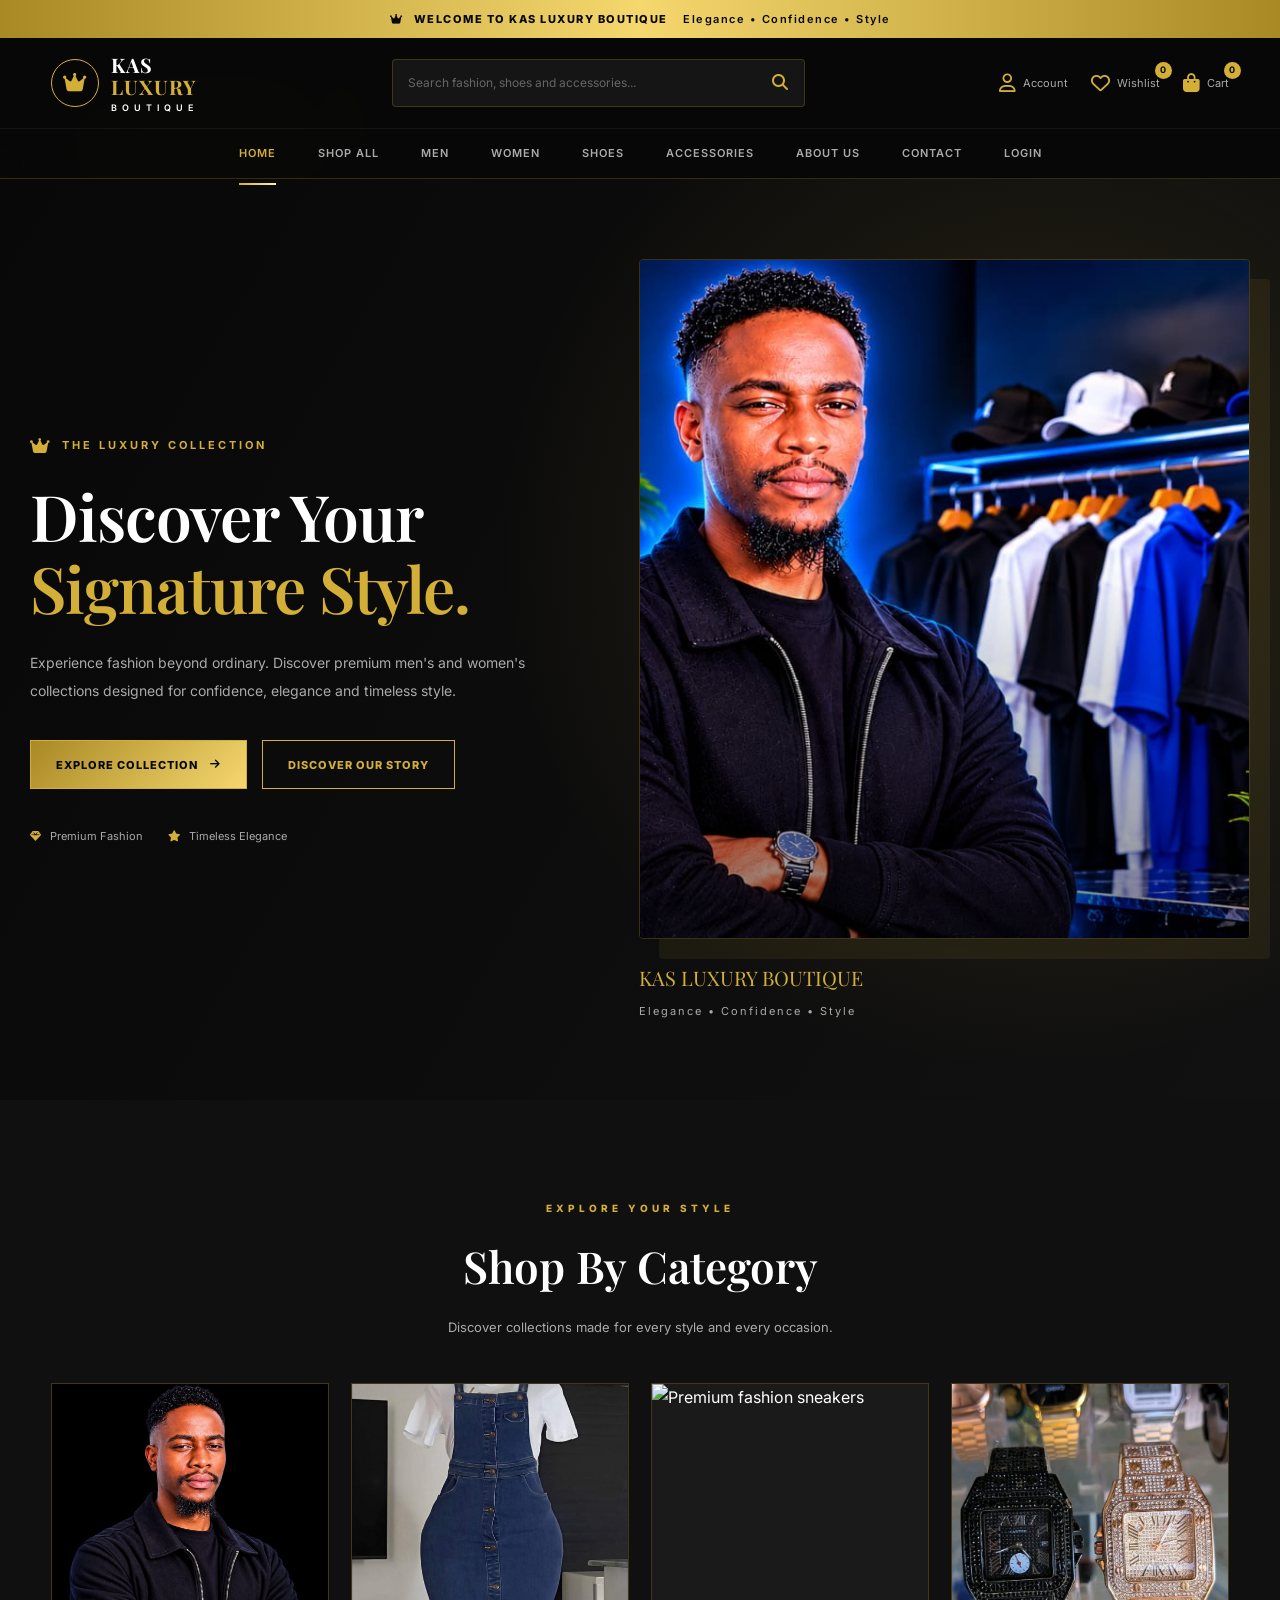
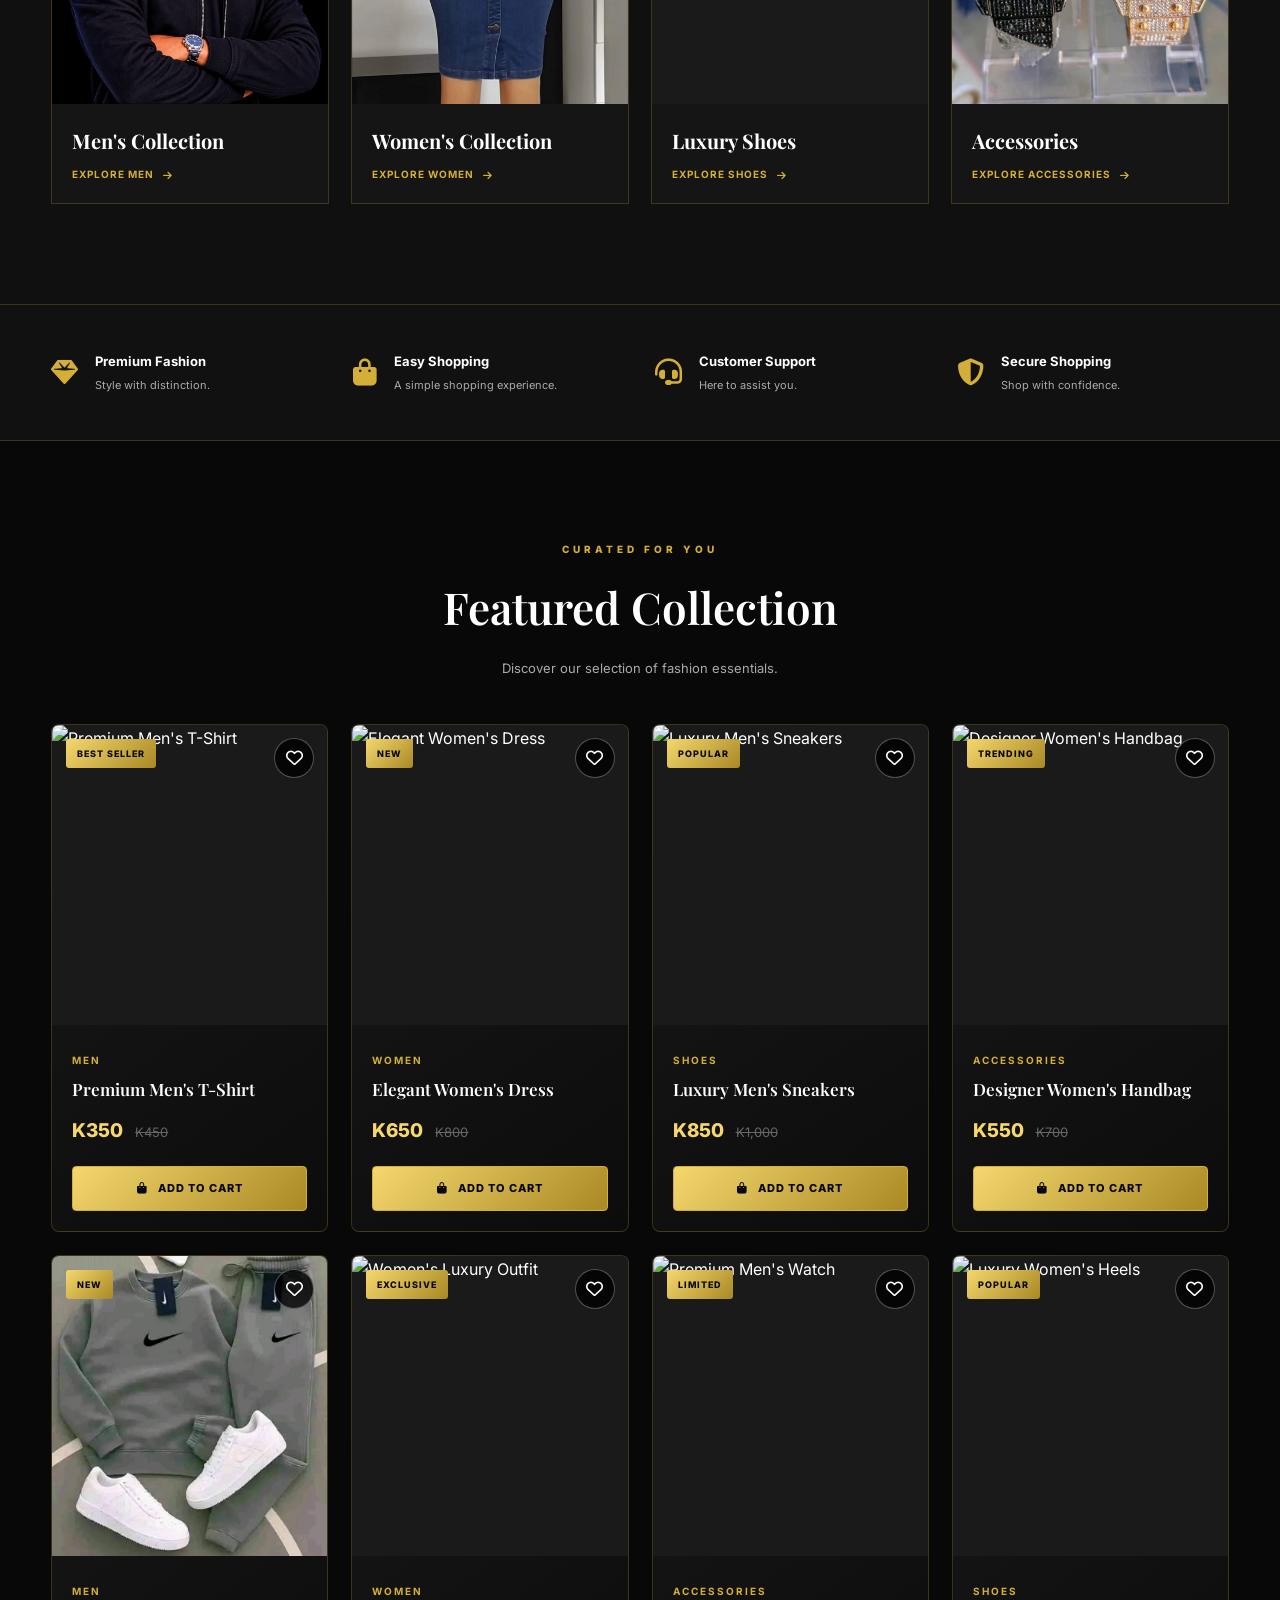
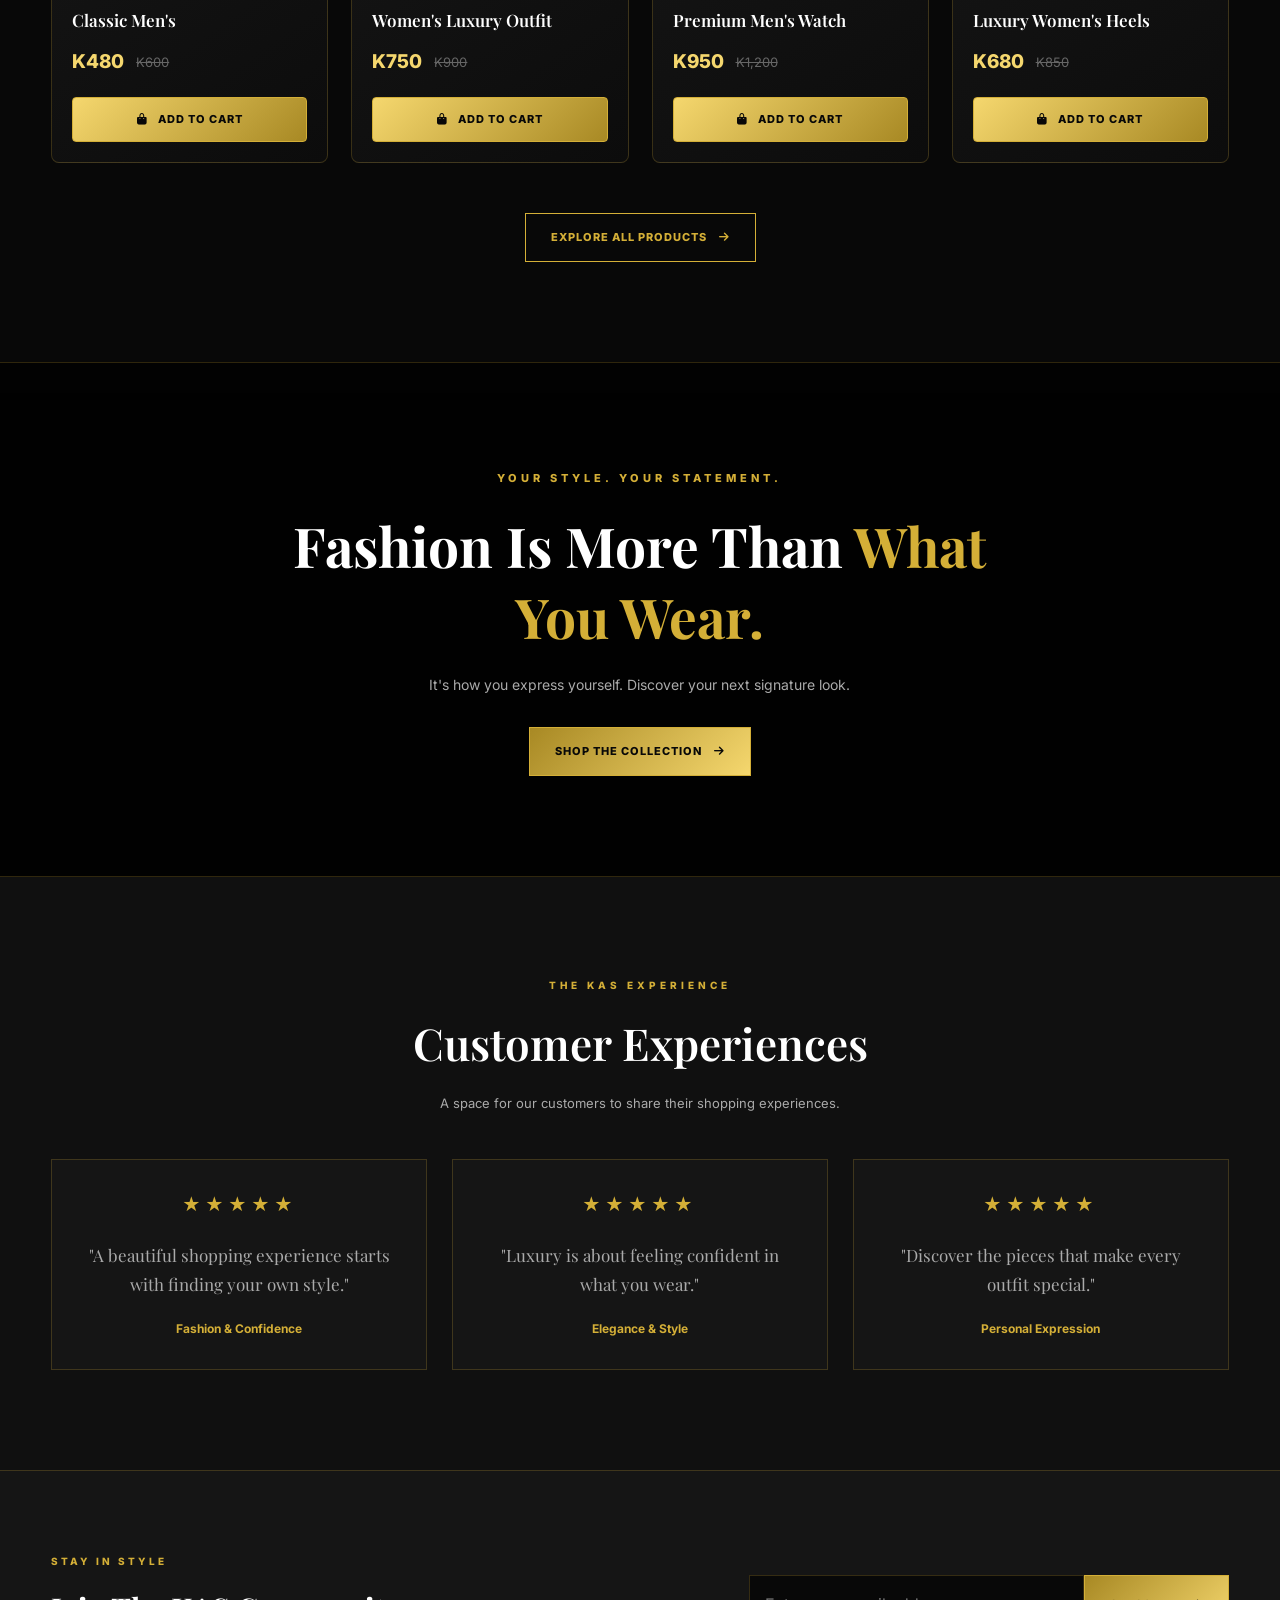
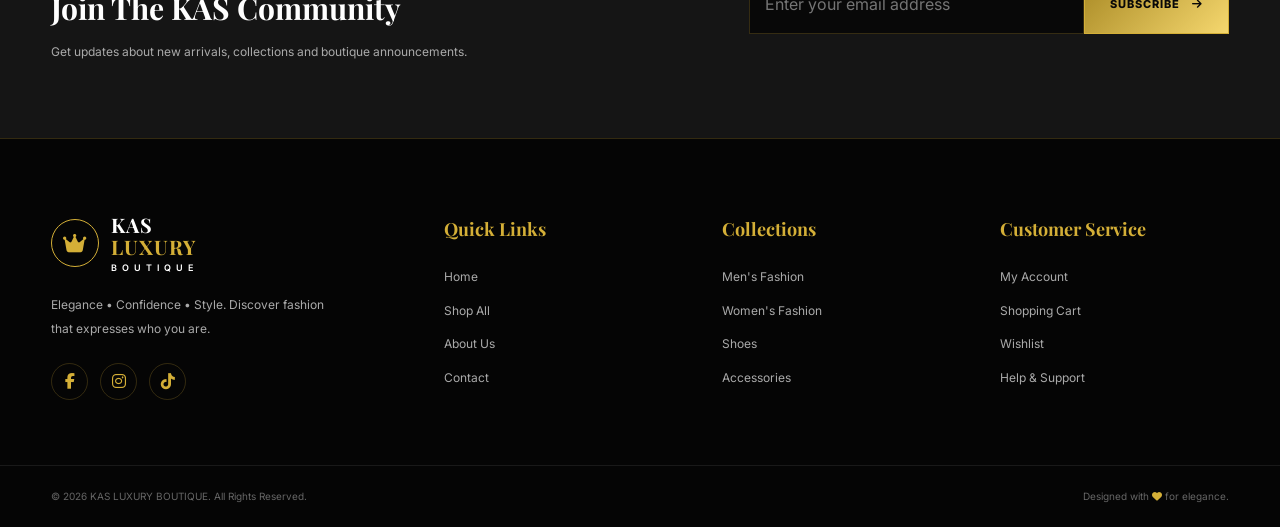
==== index.html @ d8ab6010 "Initial commit - KAS LUXURY BOUTIQUE" ====
<!DOCTYPE html>
<html lang="en">

<head>
    <meta charset="UTF-8">
    <meta name="viewport" content="width=device-width, initial-scale=1.0">

    <meta name="description"
        content="Discover premium men's and women's fashion, luxury clothing, shoes and accessories at KAS LUXURY BOUTIQUE.">

    <meta name="theme-color" content="#080808">

    <title>KAS LUXURY BOUTIQUE | Premium Fashion Store</title>

    <!-- GOOGLE FONTS -->
    <link rel="preconnect" href="https://fonts.googleapis.com">
    <link rel="preconnect" href="https://fonts.gstatic.com" crossorigin>

    <link href="https://fonts.googleapis.com/css2?family=Inter:wght@400;500;600;700;800&family=Playfair+Display:wght@400;500;600;700&display=swap"
        rel="stylesheet">

    <!-- FONT AWESOME -->
    <link rel="stylesheet"
        href="https://cdnjs.cloudflare.com/ajax/libs/font-awesome/6.7.2/css/all.min.css">

    <!-- STYLESHEETS -->
    <link rel="stylesheet" href="style.css">
    <link rel="stylesheet" href="animations.css">
    <link rel="stylesheet" href="responsive.css">

    <!-- JAVASCRIPT -->
    <script src="products.js"></script>
    <script src="navigation.js"></script>
    <script src="app.js"></script>
</head>

<body>

    <div class="animated-background">

    <div class="animated-words">

        <div class="word-track">
            <span>KAS LUXURY</span>
            <span>PREMIUM FASHION</span>
            <span>LUXURY COLLECTION</span>
            <span>KAS LUXURY</span>
        </div>

        <div class="word-track">
            <span>STYLE WITH CLASS</span>
            <span>ELEGANCE</span>
            <span>PREMIUM QUALITY</span>
            <span>STYLE WITH CLASS</span>
        </div>

        <div class="word-track">
            <span>MEN COLLECTION</span>
            <span>WOMEN COLLECTION</span>
            <span>TIMELESS STYLE</span>
            <span>MEN COLLECTION</span>
        </div>

    </div>

</div>
    <!-- =====================================
         ANNOUNCEMENT BAR
    ====================================== -->

    <div class="announcement-bar">

        <p>
            <i class="fas fa-crown"></i>
            WELCOME TO KAS LUXURY BOUTIQUE
            <span>Elegance • Confidence • Style</span>
        </p>

    </div>

    <!-- =====================================
         HEADER
    ====================================== -->

    <header class="site-header">

        <div class="container header-main">

            <!-- BRAND LOGO -->

            <a href="index.html" class="brand-logo">

                <span class="logo-icon">
                    <i class="fas fa-crown"></i>
                </span>

                <span class="logo-text">
                    KAS <strong>LUXURY</strong>
                    <small>BOUTIQUE</small>
                </span>

            </a>

            <!-- SEARCH BAR -->

            <form class="search-box" id="searchForm" role="search">

                <input
                    type="search"
                    id="siteSearch"
                    placeholder="Search fashion, shoes and accessories..."
                    aria-label="Search products">

                <button type="submit" aria-label="Search">
                    <i class="fas fa-search"></i>
                </button>

            </form>

            <!-- HEADER ACTIONS -->

            <div class="header-actions">

                <a href="login.html" class="header-action">
                    <i class="far fa-user"></i>
                    <span>Account</span>
                </a>

                <a href="wishlist.html" class="header-action">
                    <i class="far fa-heart"></i>
                    <span>Wishlist</span>
                    <b id="wishlistCount">0</b>
                </a>

                <a href="cart.html" class="header-action">
                    <i class="fas fa-shopping-bag"></i>
                    <span>Cart</span>
                    <b id="cartCount">0</b>
                </a>

            </div>

            <!-- MOBILE MENU BUTTON -->

            <button
                class="menu-toggle"
                id="menuToggle"
                aria-label="Open navigation menu"
                aria-expanded="false"
                aria-controls="navMenu">

                <i class="fas fa-bars"></i>

            </button>

        </div>

        <!-- MAIN NAVIGATION -->

        <nav class="main-navigation">

            <div class="container">

                <ul class="nav-menu" id="navMenu">

                    <li>
                        <a href="index.html" class="nav-link active">Home</a>
                    </li>

                    <li>
                        <a href="shop.html" class="nav-link">Shop All</a>
                    </li>

                    <li>
                        <a href="men.html" class="nav-link">Men</a>
                    </li>

                    <li>
                        <a href="women.html" class="nav-link">Women</a>
                    </li>

                    <li>
                        <a href="shoes.html" class="nav-link">Shoes</a>
                    </li>

                    <li>
                        <a href="accessories.html" class="nav-link">Accessories</a>
                    </li>

                    <li>
                        <a href="about.html" class="nav-link">About Us</a>
                    </li>

                    <li>
                        <a href="contact.html" class="nav-link">Contact</a>
                    </li>

<li>
                        <a href="login.html" class="nav-link">Login</a>
                    </li>

                </ul>

            </div>

        </nav>

    </header>

    <!-- =====================================
         MAIN WEBSITE CONTENT
    ====================================== -->

    <main>

        <!-- =================================
             HERO SECTION
        ================================== -->

        <section class="hero-section">

            <div class="container hero-content">

                <div class="hero-text">

                    <span class="hero-label">
                        <i class="fas fa-crown"></i>
                        THE LUXURY COLLECTION
                    </span>

                    <h1>
                        Discover Your
                        <span>Signature Style.</span>
                    </h1>

                    <p>
                        Experience fashion beyond ordinary.
                        Discover premium men's and women's
                        collections designed for confidence,
                        elegance and timeless style.
                    </p>

                    <div class="hero-buttons">

                        <a href="shop.html" class="btn-gold">
                            Explore Collection
                            <i class="fas fa-arrow-right"></i>
                        </a>

                        <a href="about.html" class="btn-outline">
                            Discover Our Story
                        </a>

                    </div>

                    <div class="hero-trust">

                        <span>
                            <i class="fas fa-gem"></i>
                            Premium Fashion
                        </span>

                        <span>
                            <i class="fas fa-star"></i>
                            Timeless Elegance
                        </span>

                    </div>

                </div>

                <!-- HERO FASHION IMAGE -->

                <div class="hero-model">

                    <div class="hero-image-frame">

                        <img
                            src="images/card6.jpg.jpeg"
                            alt="Men's premium fashion editorial"
                            fetchpriority="high">

                    </div>

                    <div class="hero-image-caption">

                        <span>KAS LUXURY BOUTIQUE</span>

                        <small>
                            Elegance • Confidence • Style
                        </small>

                    </div>

                </div>

            </div>

        </section>

        <!-- =================================
             CATEGORY SECTION
        ================================== -->

        <section class="category-section" id="categories">

            <div class="container">

                <div class="section-heading">

                    <span>EXPLORE YOUR STYLE</span>

                    <h2>Shop By Category</h2>

                    <p>
                        Discover collections made for every style
                        and every occasion.
                    </p>

                </div>

                <div class="category-grid">

                    <!-- MEN -->

                    <a href="men.html" class="category-card">

                        <div class="category-image">

                            <img
                                src="images/card4.jpg.jpeg"
                                alt="Men's luxury clothing"
                                loading="lazy">

                        </div>

                        <div class="category-info">

                            <h3>Men's Collection</h3>

                            <span>
                                Explore Men
                                <i class="fas fa-arrow-right"></i>
                            </span>

                        </div>

                    </a>

                    <!-- WOMEN -->

                    <a href="women.html" class="category-card">

                        <div class="category-image">

                            <img
                                src="images/card7.jpg.jpeg"
                                alt="Women's fashion collection"
                                loading="lazy">

                        </div>

                        <div class="category-info">

                            <h3>Women's Collection</h3>

                            <span>
                                Explore Women
                                <i class="fas fa-arrow-right"></i>
                            </span>

                        </div>

                    </a>

                    <!-- SHOES -->

                    <a href="shoes.html" class="category-card">

                        <div class="category-image">

                            <img
                                src="https://images.unsplash.com/photo-1542291026-7eec264c27ff?w=800&auto=format&fit=crop"
                                alt="Premium fashion sneakers"
                                loading="lazy">

                        </div>

                        <div class="category-info">

                            <h3>Luxury Shoes</h3>

                            <span>
                                Explore Shoes
                                <i class="fas fa-arrow-right"></i>
                            </span>

                        </div>

                    </a>

                    <!-- ACCESSORIES -->

                    <a href="accessories.html" class="category-card">

                        <div class="category-image">

                            <img
                                src="images/card8.jpg.jpeg"
                                alt="Luxury handbags and accessories"
                                loading="lazy">

                        </div>

                        <div class="category-info">

                            <h3>Accessories</h3>

                            <span>
                                Explore Accessories
                                <i class="fas fa-arrow-right"></i>
                            </span>

                        </div>

                    </a>

                </div>

            </div>

        </section>

        <!-- =================================
             BENEFITS
        ================================== -->

        <section class="benefits-section">

            <div class="container benefits-grid">

                <div class="benefit-item">

                    <i class="fas fa-gem"></i>

                    <div>
                        <h3>Premium Fashion</h3>
                        <p>Style with distinction.</p>
                    </div>

                </div>

                <div class="benefit-item">

                    <i class="fas fa-shopping-bag"></i>

                    <div>
                        <h3>Easy Shopping</h3>
                        <p>A simple shopping experience.</p>
                    </div>

                </div>

                <div class="benefit-item">

                    <i class="fas fa-headset"></i>

                    <div>
                        <h3>Customer Support</h3>
                        <p>Here to assist you.</p>
                    </div>

                </div>

                <div class="benefit-item">

                    <i class="fas fa-shield-alt"></i>

                    <div>
                        <h3>Secure Shopping</h3>
                        <p>Shop with confidence.</p>
                    </div>

                </div>

            </div>

        </section>

        <!-- =================================
             FEATURED PRODUCTS
        ================================== -->

        <section class="products-section" id="bestSellers">

            <div class="container">

                <div class="section-heading">

                    <span>CURATED FOR YOU</span>

                    <h2>Featured Collection</h2>

                    <p>
                        Discover our selection of fashion essentials.
                    </p>

                </div>

                <div class="products-grid" id="featuredProducts">

                    <!-- PRODUCTS WILL BE DISPLAYED USING JAVASCRIPT -->

                </div>

                <div class="section-footer">

                    <a href="shop.html" class="btn-outline">
                        Explore All Products
                        <i class="fas fa-arrow-right"></i>
                    </a>

                </div>

            </div>

        </section>

        <!-- =================================
             PROMOTIONAL BANNER
        ================================== -->

        <section class="promo-section">

            <div class="container promo-content">

                <span>YOUR STYLE. YOUR STATEMENT.</span>

                <h2>
                    Fashion Is More Than
                    <strong>What You Wear.</strong>
                </h2>

                <p>
                    It's how you express yourself.
                    Discover your next signature look.
                </p>

                <a href="shop.html" class="btn-gold">
                    Shop The Collection
                    <i class="fas fa-arrow-right"></i>
                </a>

            </div>

        </section>

        <!-- =================================
             CUSTOMER REVIEWS
        ================================== -->

        <section class="testimonials-section">

            <div class="container">

                <div class="section-heading">

                    <span>THE KAS EXPERIENCE</span>

                    <h2>Customer Experiences</h2>

                    <p>
                        A space for our customers to share
                        their shopping experiences.
                    </p>

                </div>

                <div class="testimonial-grid">

                    <article class="testimonial-card">

                        <div class="testimonial-stars">
                            ★★★★★
                        </div>

                        <p>
                            "A beautiful shopping experience
                            starts with finding your own style."
                        </p>

                        <h3>Fashion & Confidence</h3>

                    </article>

                    <article class="testimonial-card">

                        <div class="testimonial-stars">
                            ★★★★★
                        </div>

                        <p>
                            "Luxury is about feeling confident
                            in what you wear."
                        </p>

                        <h3>Elegance & Style</h3>

                    </article>

                    <article class="testimonial-card">

                        <div class="testimonial-stars">
                            ★★★★★
                        </div>

                        <p>
                            "Discover the pieces that make
                            every outfit special."
                        </p>

                        <h3>Personal Expression</h3>

                    </article>

                </div>

            </div>

        </section>

        <!-- =================================
             NEWSLETTER
        ================================== -->

        <section class="newsletter-section">

            <div class="container newsletter-content">

                <div>

                    <span>STAY IN STYLE</span>

                    <h2>Join The KAS Community</h2>

                    <p>
                        Get updates about new arrivals,
                        collections and boutique announcements.
                    </p>

                </div>

                <form class="newsletter-form" id="newsletterForm">

                    <input
                        type="email"
                        id="newsletterEmail"
                        placeholder="Enter your email address"
                        aria-label="Email address"
                        required>

                    <button type="submit" class="btn-gold">
                        Subscribe
                        <i class="fas fa-arrow-right"></i>
                    </button>

                </form>

            </div>

        </section>

    </main>

    <!-- =====================================
         FOOTER
    ====================================== -->

    <footer class="site-footer">

        <div class="container footer-grid">

            <!-- BRAND -->

            <div class="footer-brand">

                <a href="index.html" class="brand-logo">

                    <span class="logo-icon">
                        <i class="fas fa-crown"></i>
                    </span>

                    <span class="logo-text">
                        KAS <strong>LUXURY</strong>
                        <small>BOUTIQUE</small>
                    </span>

                </a>

                <p>
                    Elegance • Confidence • Style.
                    Discover fashion that expresses who you are.
                </p>

                <div class="social-links">

                    <a href="#" aria-label="Facebook">
                        <i class="fab fa-facebook-f"></i>
                    </a>

                    <a href="#" aria-label="Instagram">
                        <i class="fab fa-instagram"></i>
                    </a>

                    <a href="#" aria-label="TikTok">
                        <i class="fab fa-tiktok"></i>
                    </a>

                </div>

            </div>

            <!-- QUICK LINKS -->

            <div class="footer-column">

                <h3>Quick Links</h3>

                <a href="index.html">Home</a>
                <a href="shop.html">Shop All</a>
                <a href="about.html">About Us</a>
                <a href="contact.html">Contact</a>

            </div>

            <!-- COLLECTIONS -->

            <div class="footer-column">

                <h3>Collections</h3>

                <a href="men.html">Men's Fashion</a>
                <a href="women.html">Women's Fashion</a>
                <a href="shoes.html">Shoes</a>
                <a href="accessories.html">Accessories</a>

            </div>

            <!-- CUSTOMER SERVICE -->

            <div class="footer-column">

                <h3>Customer Service</h3>

                <a href="login.html">My Account</a>
                <a href="cart.html">Shopping Cart</a>
                <a href="wishlist.html">Wishlist</a>
                <a href="contact.html">Help & Support</a>

            </div>

        </div>

        <!-- FOOTER BOTTOM -->

        <div class="footer-bottom">

            <div class="container">

                <p>
                    &copy; <span id="currentYear"></span>
                    KAS LUXURY BOUTIQUE.
                    All Rights Reserved.
                </p>

                <p>
                    Designed with <i class="fas fa-heart"></i>
                    for elegance.
                </p>

            </div>

        </div>

    </footer>

    <!-- =====================================
         BACK TO TOP
    ====================================== -->

    <button
        id="backToTop"
        class="back-to-top"
        aria-label="Back to top">

        <i class="fas fa-arrow-up"></i>

    </button>

</body>
</html>
---- style.css ----
/* =====================================================
   KAS LUXURY BOUTIQUE
   PREMIUM FASHION WEBSITE
   MAIN STYLESHEET
===================================================== */


/* =====================================================
   1. ROOT VARIABLES
===================================================== */

:root {
    --black: #080808;
    --black-soft: #101010;
    --black-card: #151515;
    --black-light: #202020;

    --gold: #d4af37;
    --gold-light: #f5d76e;
    --gold-dark: #a88924;

    --white: #ffffff;
    --grey: #aaaaaa;
    --grey-dark: #666666;

    --border: rgba(212, 175, 55, 0.22);

    --font-main: 'Inter', sans-serif;
    --font-heading: 'Playfair Display', serif;

    --transition: all 0.35s ease;

    --container-width: 1300px;
}


/* =====================================================
   2. RESET
===================================================== */

* {
    margin: 0;
    padding: 0;
    box-sizing: border-box;
}

html {
    scroll-behavior: smooth;
    scroll-padding-top: 100px;
}

body {
    font-family: var(--font-main);
    background: var(--black);
    color: var(--white);
    line-height: 1.7;
    overflow-x: hidden;
}

a {
    color: inherit;
    text-decoration: none;
}

button,
input {
    font: inherit;
}

button {
    cursor: pointer;
}

img {
    display: block;
    max-width: 100%;
}

ul {
    list-style: none;
}

.container {
    width: min(92%, var(--container-width));
    margin: 0 auto;
}

section {
    position: relative;
}


/* =====================================================
   3. TEXT SELECTION
===================================================== */

::selection {
    background: var(--gold);
    color: var(--black);
}


/* =====================================================
   4. ANNOUNCEMENT BAR
===================================================== */

.announcement-bar {
    width: 100%;
    min-height: 38px;
    display: flex;
    align-items: center;
    justify-content: center;

    background: linear-gradient(
        90deg,
        #a88924,
        #f5d76e,
        #a88924
    );

    color: var(--black);
    text-align: center;
    padding: 7px 15px;
}

.announcement-bar p {
    font-size: 11px;
    font-weight: 800;
    letter-spacing: 1.5px;
}

.announcement-bar i {
    margin-right: 7px;
}

.announcement-bar span {
    margin-left: 12px;
    font-weight: 600;
}


/* =====================================================
   5. HEADER
===================================================== */

.site-header {
    position: sticky;
    top: 0;
    z-index: 1000;

    background: rgba(8, 8, 8, 0.96);
    backdrop-filter: blur(18px);

    border-bottom: 1px solid var(--border);
}

.header-main {
    min-height: 90px;

    display: flex;
    align-items: center;
    justify-content: space-between;

    gap: 30px;
}


/* LOGO */

.brand-logo {
    display: inline-flex;
    align-items: center;
    gap: 12px;
    flex-shrink: 0;
}

.logo-icon {
    width: 48px;
    height: 48px;

    display: grid;
    place-items: center;

    color: var(--gold);
    border: 1px solid var(--gold);

    border-radius: 50%;
    font-size: 21px;
}

.logo-text {
    display: flex;
    flex-direction: column;

    font-family: var(--font-heading);
    font-size: 20px;
    font-weight: 700;

    line-height: 1.1;
    letter-spacing: 1px;
}

.logo-text strong {
    color: var(--gold);
}

.logo-text small {
    margin-top: 5px;

    font-family: var(--font-main);
    font-size: 9px;
    font-weight: 600;

    letter-spacing: 5px;
}


/* =====================================================
   6. SEARCH BAR
===================================================== */

.search-box {
    width: min(420px, 35%);

    display: flex;
    align-items: center;

    background: var(--black-card);
    border: 1px solid var(--border);

    border-radius: 4px;
    overflow: hidden;

    transition: var(--transition);
}

.search-box:focus-within {
    border-color: var(--gold);
    box-shadow: 0 0 15px rgba(212, 175, 55, 0.12);
}

.search-box input {
    width: 100%;
    min-width: 0;

    padding: 13px 15px;

    background: transparent;
    color: var(--white);

    border: none;
    outline: none;

    font-size: 12px;
}

.search-box input::placeholder {
    color: var(--grey-dark);
}

.search-box button {
    width: 48px;
    height: 45px;

    flex-shrink: 0;

    background: transparent;
    color: var(--gold);

    border: none;
    font-size: 16px;

    transition: var(--transition);
}

.search-box button:hover {
    background: var(--gold);
    color: var(--black);
}


/* =====================================================
   7. HEADER ACTIONS
===================================================== */

.header-actions {
    display: flex;
    align-items: center;
    gap: 23px;
}

.header-action {
    position: relative;

    display: flex;
    align-items: center;
    gap: 7px;

    color: var(--grey);
    font-size: 11px;

    transition: var(--transition);
}

.header-action i {
    color: var(--gold);
    font-size: 19px;
}

.header-action b {
    position: absolute;
    top: -12px;
    right: -12px;

    min-width: 17px;
    height: 17px;

    display: grid;
    place-items: center;

    background: var(--gold);
    color: var(--black);

    border-radius: 50%;
    font-size: 9px;
}

.header-action:hover {
    color: var(--gold);
}


/* =====================================================
   8. NAVIGATION
===================================================== */

.main-navigation {
    border-top: 1px solid rgba(255, 255, 255, 0.05);
}

.nav-menu {
    display: flex;
    align-items: center;
    justify-content: center;

    gap: 42px;
}

.nav-link {
    position: relative;

    display: block;
    padding: 15px 0;

    color: var(--grey);

    font-size: 11px;
    font-weight: 600;

    text-transform: uppercase;
    letter-spacing: 1px;

    transition: var(--transition);
}

.nav-link::after {
    content: "";

    position: absolute;
    left: 0;
    bottom: 7px;

    width: 0;
    height: 2px;

    background: var(--gold);

    transition: var(--transition);
}

.nav-link:hover,
.nav-link.active {
    color: var(--gold);
}

.nav-link:hover::after,
.nav-link.active::after {
    width: 100%;
}


/* MOBILE MENU BUTTON */

.menu-toggle {
    display: none;

    width: 43px;
    height: 43px;

    background: transparent;
    color: var(--gold);

    border: 1px solid var(--border);
    border-radius: 4px;

    font-size: 19px;
}

/* =====================================================
   9. HERO SECTION
===================================================== */

.hero-section {
    position: relative;
    min-height: 750px;

    display: flex;
    align-items: center;

    overflow: hidden;

    background:
        radial-gradient(
            circle at 80% 40%,
            rgba(212, 175, 55, 0.15),
            transparent 45%
        ),
        linear-gradient(
            120deg,
            #080808,
            #111111
        );
}

.hero-content {
    width: 100%;
    max-width: 2400px;

    margin: 0 auto;

    display: grid;

    grid-template-columns: 1fr 1.2fr;

    align-items: center;

    gap: 100px;

    padding: 80px 30px;
}

/* HERO TEXT */

.hero-text {
    max-width: 650px;
}

.hero-label {
    display: inline-flex;
    align-items: center;
    gap: 10px;

    margin-bottom: 25px;

    color: var(--gold);

    font-size: 11px;
    font-weight: 700;

    letter-spacing: 3px;
}

.hero-label i {
    font-size: 17px;
}

.hero-text h1 {
    font-family: var(--font-heading);

    font-size: clamp(42px, 5vw, 72px);
    line-height: 1.13;

    font-weight: 600;
    letter-spacing: -1px;
}

.hero-text h1 span {
    display: block;
    color: var(--gold);
}

.hero-text > p {
    max-width: 520px;

    margin-top: 25px;

    color: var(--grey);

    font-size: 14px;
    line-height: 2;
}


/* HERO BUTTONS */

.hero-buttons {
    display: flex;
    align-items: center;
    flex-wrap: wrap;

    gap: 15px;
    margin-top: 35px;
}

.btn-gold,
.btn-outline {
    min-height: 49px;

    display: inline-flex;
    align-items: center;
    justify-content: center;

    gap: 12px;

    padding: 13px 25px;

    font-size: 11px;
    font-weight: 800;

    letter-spacing: 1px;
    text-transform: uppercase;

    transition: var(--transition);
}

.btn-gold {
    background: linear-gradient(
        135deg,
        var(--gold-dark),
        var(--gold-light)
    );

    color: var(--black);
    border: 1px solid var(--gold);
}

.btn-gold:hover {
    transform: translateY(-4px);

    box-shadow:
        0 10px 30px rgba(212, 175, 55, 0.25);
}

.btn-outline {
    background: transparent;

    color: var(--gold);
    border: 1px solid var(--gold);
}

.btn-outline:hover {
    background: var(--gold);
    color: var(--black);

    transform: translateY(-4px);
}


/* HERO TRUST */

.hero-trust {
    display: flex;
    flex-wrap: wrap;
    gap: 25px;

    margin-top: 38px;
}

.hero-trust span {
    display: flex;
    align-items: center;
    gap: 9px;

    color: var(--grey);

    font-size: 11px;
}

.hero-trust i {
    color: var(--gold);
}


/* =====================================================
   10. HERO IMAGE - PREMIUM LARGE DISPLAY
===================================================== */

.hero-model {
    position: relative;

    width: 100%;
    max-width: 750px;

    justify-self: end;
}

/* IMAGE FRAME */

.hero-image-frame {
    position: relative;

    width: 100%;
    height: 680px;

    overflow: hidden;

    border: 1px solid var(--border);
    border-radius: 4px;

    box-shadow:
        20px 20px 0 rgba(212, 175, 55, 0.08);
}

/* IMAGE */

.hero-image-frame img {
    display: block;

    width: 100%;
    height: 100%;

    object-fit: cover;
    object-position: center center;

    transition: transform 0.8s ease;
}

.hero-image-frame:hover img {
    transform: scale(1.05);
}

/* IMAGE OVERLAY */

.hero-image-frame::after {
    content: "";

    position: absolute;
    inset: 0;

    background: linear-gradient(
        to top,
        rgba(0, 0, 0, 0.45),
        transparent 55%
    );

    pointer-events: none;
}

/* IMAGE CAPTION */

.hero-image-caption {
    display: flex;
    flex-direction: column;
    gap: 7px;

    margin-top: 22px;
}

.hero-image-caption span {
    color: var(--gold);

    font-family: var(--font-heading);
    font-size: 20px;
}

.hero-image-caption small {
    color: var(--grey);

    font-size: 11px;
    letter-spacing: 2px;
}

/* TABLET */

@media (max-width: 992px) {

    .hero-model {
        max-width: 100%;
    }

    .hero-image-frame {
        height: 550px;
    }

}

/* MOBILE */

@media (max-width: 768px) {

    .hero-model {
        width: 100%;
        max-width: 100%;
    }

    .hero-image-frame {
        width: 100%;
        height: 500px;
    }

}

/* SMALL MOBILE */

@media (max-width: 480px) {

    .hero-image-frame {
        height: 420px;
    }

}



/* =====================================================
   11. SECTION HEADINGS
===================================================== */

.section-heading {
    text-align: center;
    margin-bottom: 45px;
}

.section-heading > span {
    display: block;

    margin-bottom: 12px;

    color: var(--gold);

    font-size: 10px;
    font-weight: 800;

    letter-spacing: 4px;
}

.section-heading h2 {
    color: var(--white);

    font-family: var(--font-heading);
    font-size: clamp(30px, 4vw, 44px);

    font-weight: 600;
}

.section-heading p {
    max-width: 550px;

    margin: 12px auto 0;

    color: var(--grey);
    font-size: 13px;
}


/* =====================================================
   12. CATEGORY SECTION
===================================================== */

.category-section {
    padding: 100px 0;
    background: var(--black-soft);
}

.category-grid {
    display: grid;

    grid-template-columns: repeat(4, 1fr);

    gap: 22px;
}

.category-card {
    position: relative;

    overflow: hidden;

    background: var(--black-card);
    border: 1px solid var(--border);

    transition: var(--transition);
}

.category-card:hover {
    transform: translateY(-8px);

    border-color: var(--gold);

    box-shadow:
        0 15px 35px rgba(212, 175, 55, 0.12);
}

.category-image {
    height: 320px;
    overflow: hidden;
}

.category-image img {
    width: 100%;
    height: 100%;

    object-fit: cover;

    transition: transform 0.7s ease;
}

.category-card:hover .category-image img {
    transform: scale(1.1);
}

.category-info {
    padding: 20px;
}

.category-info h3 {
    font-family: var(--font-heading);
    font-size: 20px;

    margin-bottom: 8px;
}

.category-info span {
    display: flex;
    align-items: center;
    gap: 9px;

    color: var(--gold);

    font-size: 10px;
    font-weight: 700;

    text-transform: uppercase;
    letter-spacing: 1px;
}


/* =====================================================
   13. BENEFITS SECTION
===================================================== */

.benefits-section {
    padding: 45px 0;

    background: #111111;

    border-top: 1px solid var(--border);
    border-bottom: 1px solid var(--border);
}

.benefits-grid {
    display: grid;

    grid-template-columns: repeat(4, 1fr);

    gap: 30px;
}

.benefit-item {
    display: flex;
    align-items: center;
    gap: 17px;
}

.benefit-item > i {
    color: var(--gold);
    font-size: 27px;
}

.benefit-item h3 {
    font-size: 13px;
    font-weight: 700;
}

.benefit-item p {
    margin-top: 4px;

    color: var(--grey);
    font-size: 11px;
}


/* =====================================================
14. PREMIUM PRODUCTS SECTION
===================================================== */

.products-section {
padding: 100px 0;
background: var(--black);
}

.products-grid {
display: grid;
grid-template-columns: repeat(4, minmax(0, 1fr));
gap: 23px;
align-items: stretch;
}

.section-footer {
display: flex;
justify-content: center;
margin-top: 50px;
}

/* PRODUCT CARD */

.product-card {
position: relative;
overflow: hidden;
background: linear-gradient(
    145deg,
    #191919,
    #0c0c0c
);
border: 1px solid var(--border);
border-radius: 8px;
transition: var(--transition);
}

.product-card:hover {
transform: translateY(-8px);
border-color: var(--gold);
box-shadow: 0 15px 35px rgba(212, 175, 55, 0.12);
}

/* PRODUCT IMAGE */

.product-image {
position: relative;
height: 300px;
overflow: hidden;
background: var(--black-light);
}

.product-image img {
width: 100%;
height: 100%;
object-fit: cover;
transition: transform 0.7s ease;
}

.product-card:hover .product-image img {
transform: scale(1.08);
}

/* PRODUCT BADGE */

.product-badge {
position: absolute;
top: 14px;
left: 14px;
z-index: 2;

padding: 7px 11px;

background: linear-gradient(
    135deg,
    var(--gold-light),
    var(--gold-dark)
);

color: var(--black);

font-size: 9px;
font-weight: 800;
letter-spacing: 1px;

border-radius: 3px;

}

/* WISHLIST BUTTON */

.wishlist-btn {
position: absolute;
top: 13px;
right: 13px;
z-index: 3;

width: 40px;
height: 40px;

display: grid;
place-items: center;

background: rgba(0, 0, 0, 0.78);
color: var(--white);

border: 1px solid rgba(255, 255, 255, 0.3);
border-radius: 50%;

font-size: 17px;

transition: var(--transition);

}

.wishlist-btn:hover,
.wishlist-btn.active {
background: var(--gold);
color: var(--black);
border-color: var(--gold);
transform: scale(1.1);
}

/* PRODUCT DETAILS */

.product-info {
padding: 20px;
}

.product-category {
display: inline-block;
margin-bottom: 8px;

color: var(--gold);

font-size: 10px;
font-weight: 700;
letter-spacing: 2px;
text-transform: uppercase;

}

.product-info h3 {
margin-bottom: 13px;

color: var(--white);

font-family: var(--font-heading);
font-size: 17px;
font-weight: 600;
line-height: 1.5;

}

/* PRODUCT PRICES */

.product-price {
display: flex;
align-items: center;
flex-wrap: wrap;
gap: 12px;

margin: 12px 0 18px;

}

.current-price {
color: var(--gold-light);
font-size: 19px;
font-weight: 800;
}

.old-price {
color: var(--grey-dark);
font-size: 13px;
text-decoration: line-through;
}

/* ADD TO CART BUTTON */

.add-to-cart-btn {
width: 100%;
min-height: 45px;

display: flex;
align-items: center;
justify-content: center;
gap: 10px;

padding: 12px 15px;

background: linear-gradient(
    135deg,
    var(--gold-light),
    var(--gold-dark)
);

color: var(--black);

border: 1px solid var(--gold);
border-radius: 4px;

font-size: 11px;
font-weight: 800;
letter-spacing: 1px;
text-transform: uppercase;

transition: var(--transition);
}

.add-to-cart-btn:hover {
background: transparent;
color: var(--gold-light);

box-shadow:
    0 0 18px rgba(212, 175, 55, 0.15);

}

.add-to-cart-btn:active {
transform: scale(0.97);
}

/* TABLETS */

@media (max-width: 1100px) {

.products-grid {
    grid-template-columns: repeat(3, minmax(0, 1fr));
    gap: 20px;
}

.product-image {
    height: 260px;
}

}

/* MOBILE */

@media (max-width: 768px) {

.products-section {
    padding: 70px 0;
}

.products-grid {
    grid-template-columns: repeat(2, minmax(0, 1fr));
    gap: 16px;
}

.product-image {
    height: 230px;
}

.product-info {
    padding: 14px;
}

.product-info h3 {
    font-size: 15px;
}

}

/* SMALL PHONES */

@media (max-width: 480px) {

.products-grid {
    gap: 12px;
}

.product-image {
    height: 185px;
}

.product-info {
    padding: 11px;
}

.product-info h3 {
    font-size: 13px;
}

.product-category {
    font-size: 9px;
    letter-spacing: 1px;
}

.current-price {
    font-size: 16px;
}

.old-price {
    font-size: 11px;
}

.product-price {
    gap: 7px;
}

.add-to-cart-btn {
    min-height: 40px;
    padding: 9px 5px;
    font-size: 9px;
    letter-spacing: 0.4px;
}

.wishlist-btn {
    width: 34px;
    height: 34px;
    font-size: 14px;
}

.product-badge {
    top: 9px;
    left: 9px;
    padding: 6px 8px;
    font-size: 8px;
}

}

/* EXTRA SMALL PHONES */

@media (max-width: 350px) {

.products-grid {
    grid-template-columns: 1fr;
}

.product-image {
    height: 280px;
}

}

/* REDUCED MOTION */

@media (prefers-reduced-motion: reduce) {

.product-card,
.product-image img,
.wishlist-btn,
.add-to-cart-btn {
    transition: none;
}

}



/* =====================================================
   15. PROMOTIONAL SECTION
===================================================== */

.promo-section {
    padding: 100px 20px;

    text-align: center;

    background:
        linear-gradient(
            rgba(0, 0, 0, 0.75),
            rgba(0, 0, 0, 0.85)
        ),
        url("https://images.unsplash.com/photo-1441986300917-64674bd600d8?w=1600&auto=format&fit=crop")
        center/cover no-repeat;

    border-top: 1px solid var(--border);
    border-bottom: 1px solid var(--border);
}

.promo-content > span {
    color: var(--gold);

    font-size: 11px;
    font-weight: 800;

    letter-spacing: 4px;
}

.promo-content h2 {
    max-width: 750px;

    margin: 20px auto;

    font-family: var(--font-heading);
    font-size: clamp(35px, 5vw, 55px);

    line-height: 1.3;
}

.promo-content h2 strong {
    color: var(--gold);
}

.promo-content p {
    margin-bottom: 30px;

    color: var(--grey);
    font-size: 14px;
}


/* =====================================================
   16. TESTIMONIALS
===================================================== */

.testimonials-section {
    padding: 100px 0;
    background: var(--black-soft);
}

.testimonial-grid {
    display: grid;

    grid-template-columns: repeat(3, 1fr);

    gap: 25px;
}

.testimonial-card {
    padding: 30px;

    background: var(--black-card);
    border: 1px solid var(--border);

    text-align: center;
}

.testimonial-stars {
    color: var(--gold);

    font-size: 18px;
    letter-spacing: 4px;
}

.testimonial-card p {
    margin: 20px 0;

    color: var(--grey);

    font-family: var(--font-heading);
    font-size: 17px;
}

.testimonial-card h3 {
    color: var(--gold);
    font-size: 12px;
}


/* =====================================================
   17. NEWSLETTER
===================================================== */

.newsletter-section {
    padding: 75px 0;

    background: #151515;

    border-top: 1px solid var(--border);
}

.newsletter-content {
    display: flex;
    align-items: center;
    justify-content: space-between;

    gap: 35px;
}

.newsletter-content > div > span {
    color: var(--gold);

    font-size: 10px;
    font-weight: 800;

    letter-spacing: 3px;
}

.newsletter-content h2 {
    margin-top: 10px;

    font-family: var(--font-heading);
    font-size: 30px;
}

.newsletter-content p {
    margin-top: 8px;

    color: var(--grey);
    font-size: 12px;
}

.newsletter-form {
    display: flex;
    width: 480px;
    max-width: 100%;
}

.newsletter-form input {
    width: 100%;
    min-width: 0;

    padding: 15px;

    background: var(--black);
    color: var(--white);

    border: 1px solid var(--border);
    outline: none;
}

.newsletter-form input:focus {
    border-color: var(--gold);
}

.newsletter-form button {
    flex-shrink: 0;
    border-radius: 0;
}


/* =====================================================
   18. FOOTER
===================================================== */

.site-footer {
    background: #050505;
    border-top: 1px solid var(--border);
}

.footer-grid {
    display: grid;

    grid-template-columns: 1.5fr 1fr 1fr 1fr;

    gap: 50px;

    padding-top: 75px;
    padding-bottom: 65px;
}

.footer-brand > p {
    max-width: 280px;

    margin-top: 20px;

    color: var(--grey);
    font-size: 12px;
    line-height: 2;
}

.footer-column {
    display: flex;
    flex-direction: column;
    gap: 13px;
}

.footer-column h3 {
    margin-bottom: 10px;

    color: var(--gold);

    font-family: var(--font-heading);
    font-size: 18px;
}

.footer-column a {
    color: var(--grey);
    font-size: 12px;

    transition: var(--transition);
}

.footer-column a:hover {
    color: var(--gold);
    transform: translateX(5px);
}


/* SOCIAL LINKS */

.social-links {
    display: flex;
    gap: 12px;

    margin-top: 22px;
}

.social-links a {
    width: 37px;
    height: 37px;

    display: grid;
    place-items: center;

    color: var(--gold);

    border: 1px solid var(--border);
    border-radius: 50%;

    transition: var(--transition);
}

.social-links a:hover {
    background: var(--gold);
    color: var(--black);

    transform: translateY(-4px);
}


/* FOOTER BOTTOM */

.footer-bottom {
    padding: 22px 0;

    border-top: 1px solid rgba(255, 255, 255, 0.08);
}

.footer-bottom .container {
    display: flex;
    justify-content: space-between;
    gap: 15px;
}

.footer-bottom p {
    color: var(--grey-dark);
    font-size: 10px;
}

.footer-bottom i {
    color: var(--gold);
}


/* =====================================================
   19. BACK TO TOP
===================================================== */

.back-to-top {
    position: fixed;
    right: 25px;
    bottom: 25px;

    width: 48px;
    height: 48px;

    display: grid;
    place-items: center;

    background: var(--gold);
    color: var(--black);

    border: none;
    border-radius: 50%;

    font-size: 17px;

    opacity: 0;
    visibility: hidden;

    transform: translateY(15px);

    transition: var(--transition);

    z-index: 999;
}

.back-to-top.show {
    opacity: 1;
    visibility: visible;

    transform: translateY(0);
}

.back-to-top:hover {
    background: var(--gold-light);
    transform: translateY(-5px);
}


/* =====================================================
   20. RESPONSIVE IMAGE BEHAVIOUR
===================================================== */

.category-image img,
.product-image img,
.hero-image-frame img {
    background: #1a1a1a;
}


/* =====================================================
   21. ACCESSIBILITY
===================================================== */

button:focus-visible,
a:focus-visible,
input:focus-visible {
    outline: 2px solid var(--gold);
    outline-offset: 4px;
}
---- animations.css ----
/* =====================================================
   KAS LUXURY BOUTIQUE
   ADVANCED LUXURY ANIMATIONS
===================================================== */

/* 1. GLOBAL SMOOTH ANIMATIONS */

html {
    scroll-behavior: smooth;
}

* {
    -webkit-tap-highlight-color: transparent;
}

button,
a {
    transition: all 0.35s ease;
}


/* =====================================================
   2. ANIMATED LUXURY BACKGROUND
===================================================== */

.animated-background {
    position: fixed;
    inset: 0;
    z-index: -1;
    overflow: hidden;
    pointer-events: none;

    background:
        radial-gradient(
            circle at 15% 20%,
            rgba(212, 175, 55, 0.12),
            transparent 35%
        ),
        radial-gradient(
            circle at 85% 75%,
            rgba(245, 215, 110, 0.07),
            transparent 40%
        ),
        #080808;
}

/* Moving background words */

.animated-words {
    position: absolute;
    inset: 0;

    display: flex;
    flex-direction: column;
    justify-content: space-around;

    gap: 80px;

    transform: rotate(-12deg) scale(1.2);
}

.word-track {
    display: flex;
    align-items: center;

    width: max-content;
    white-space: nowrap;

    gap: 75px;

    animation: luxuryWordMove 38s linear infinite;
}

.word-track:nth-child(even) {
    animation-direction: reverse;
}

.word-track span {
    font-family: 'Playfair Display', serif;

    font-size: clamp(40px, 7vw, 100px);

    font-weight: 700;
    letter-spacing: 10px;

    text-transform: uppercase;

    color: rgba(212, 175, 55, 0.075);

    user-select: none;
}

@keyframes luxuryWordMove {
    from {
        transform: translateX(0);
    }

    to {
        transform: translateX(-50%);
    }
}


/* =====================================================
   3. GOLD LIGHT EFFECT
===================================================== */

.animated-background::after {
    content: "";

    position: absolute;
    inset: -50%;

    background: linear-gradient(
        120deg,
        transparent 35%,
        rgba(212, 175, 55, 0.07) 50%,
        transparent 65%
    );

    transform: translateX(-100%);

    animation: goldLightSweep 12s ease-in-out infinite;
}

@keyframes goldLightSweep {
    0% {
        transform: translateX(-100%);
    }

    50% {
        transform: translateX(20%);
    }

    100% {
        transform: translateX(100%);
    }
}


/* =====================================================
   4. GOLD SHIMMER TEXT
===================================================== */

.gold-shimmer {
    background: linear-gradient(
        110deg,
        #9c7928,
        #f5d76e,
        #fff2b0,
        #d4af37,
        #9c7928
    );

    background-size: 250% auto;

    color: transparent;
    background-clip: text;
    -webkit-background-clip: text;

    animation: goldShimmer 5s linear infinite;
}

@keyframes goldShimmer {
    to {
        background-position: 250% center;
    }
}


/* =====================================================
   5. HERO SECTION ANIMATIONS
===================================================== */

.hero-content {
    animation: heroContentReveal 1.2s ease both;
}

.hero-image {
    animation: heroImageReveal 1.4s ease both;
}

@keyframes heroContentReveal {
    from {
        opacity: 0;
        transform: translateY(45px);
    }

    to {
        opacity: 1;
        transform: translateY(0);
    }
}

@keyframes heroImageReveal {
    from {
        opacity: 0;
        transform: translateX(55px) scale(0.96);
    }

    to {
        opacity: 1;
        transform: translateX(0) scale(1);
    }
}


/* =====================================================
   6. FLOATING GOLD EFFECT
===================================================== */

.float-animation {
    animation: luxuryFloat 5s ease-in-out infinite;
}

@keyframes luxuryFloat {
    0%,
    100% {
        transform: translateY(0);
    }

    50% {
        transform: translateY(-12px);
    }
}


/* =====================================================
   7. PRODUCT CARD HOVER EFFECT
===================================================== */

.product-card {
    transition:
        transform 0.45s ease,
        box-shadow 0.45s ease,
        border-color 0.45s ease;

    overflow: hidden;
}

.product-card:hover {
    transform: translateY(-10px);

    border-color: rgba(212, 175, 55, 0.55);

    box-shadow:
        0 18px 45px rgba(0, 0, 0, 0.4),
        0 0 22px rgba(212, 175, 55, 0.10);
}


/* Product image zoom */

.product-image {
    overflow: hidden;
}

.product-image img {
    transition: transform 0.7s ease;
}

.product-card:hover .product-image img {
    transform: scale(1.09);
}


/* =====================================================
   8. BUTTON HOVER EFFECT
===================================================== */

.btn,
button,
.add-to-cart-btn {
    position: relative;
    overflow: hidden;
}

.btn:hover,
button:hover,
.add-to-cart-btn:hover {
    transform: translateY(-3px);
}

/* Gold shine passing over buttons */

.btn::before,
.add-to-cart-btn::before {
    content: "";

    position: absolute;
    top: 0;
    left: -120%;

    width: 60%;
    height: 100%;

    background: linear-gradient(
        100deg,
        transparent,
        rgba(255, 255, 255, 0.25),
        transparent
    );

    transform: skewX(-25deg);

    transition: left 0.7s ease;
}

.btn:hover::before,
.add-to-cart-btn:hover::before {
    left: 150%;
}


/* =====================================================
   9. NAVIGATION HOVER EFFECT
===================================================== */

.nav-link {
    position: relative;
    transition: color 0.35s ease;
}

.nav-link::after {
    content: "";

    position: absolute;
    left: 0;
    bottom: -7px;

    width: 0;
    height: 2px;

    background: linear-gradient(
        90deg,
        #d4af37,
        #fff0a6
    );

    transition: width 0.35s ease;
}

.nav-link:hover::after {
    width: 100%;
}


/* =====================================================
   10. CATEGORY IMAGE ANIMATION
===================================================== */

.category-card {
    overflow: hidden;
}

.category-card img {
    transition:
        transform 0.8s ease,
        filter 0.6s ease;
}

.category-card:hover img {
    transform: scale(1.1);
    filter: brightness(1.12);
}


/* =====================================================
   11. WISHLIST HEART ANIMATION
===================================================== */

.wishlist-btn {
    transition: transform 0.3s ease;
}

.wishlist-btn:hover {
    transform: scale(1.2);
}

.wishlist-btn:active {
    transform: scale(0.85);
}


/* =====================================================
   12. SECTION REVEAL ANIMATION
===================================================== */

.reveal {
    opacity: 0;
    transform: translateY(35px);

    transition:
        opacity 0.8s ease,
        transform 0.8s ease;
}

.reveal.active {
    opacity: 1;
    transform: translateY(0);
}


/* =====================================================
   13. TESTIMONIAL HOVER EFFECT
===================================================== */

.testimonial-card {
    transition:
        transform 0.4s ease,
        border-color 0.4s ease,
        box-shadow 0.4s ease;
}

.testimonial-card:hover {
    transform: translateY(-7px);

    border-color: rgba(212, 175, 55, 0.45);

    box-shadow: 0 15px 35px rgba(0, 0, 0, 0.3);
}


/* =====================================================
   14. NEWSLETTER GLOW
===================================================== */

.newsletter-section input:focus {
    border-color: #d4af37;

    box-shadow:
        0 0 0 3px rgba(212, 175, 55, 0.12),
        0 0 20px rgba(212, 175, 55, 0.08);
}


/* =====================================================
   15. BACK TO TOP ANIMATION
===================================================== */

#backToTop {
    transition:
        opacity 0.35s ease,
        transform 0.35s ease,
        background 0.35s ease;
}

#backToTop:hover {
    transform: translateY(-6px);
}


/* =====================================================
   16. PAGE LOADING ANIMATION
===================================================== */

@keyframes pageFadeIn {
    from {
        opacity: 0;
    }

    to {
        opacity: 1;
    }
}

body {
    animation: pageFadeIn 0.8s ease both;
}


/* =====================================================
   17. MOBILE PERFORMANCE
===================================================== */

@media (max-width: 768px) {

    .word-track {
        gap: 45px;
        animation-duration: 48s;
    }

    .word-track span {
        letter-spacing: 5px;
    }

    .product-card:hover {
        transform: translateY(-4px);
    }

    .hero-image {
        animation: heroContentReveal 1s ease both;
    }
}


/* =====================================================
   18. ACCESSIBILITY
===================================================== */

@media (prefers-reduced-motion: reduce) {

    *,
    *::before,
    *::after {
        animation-duration: 0.01ms !important;
        animation-iteration-count: 1 !important;
        scroll-behavior: auto !important;
        transition-duration: 0.01ms !important;
    }

}
---- responsive.css ----
/* =====================================================
   KAS LUXURY BOUTIQUE
   ADVANCED RESPONSIVE DESIGN
===================================================== */


/* =====================================================
   1. LARGE DESKTOP SCREENS
===================================================== */

@media (min-width: 1400px) {

    .container {
        width: min(90%, 1400px);
    }

    .hero-section {
        min-height: 750px;
    }

    .hero-image-frame {
        height: 600px;
    }

    .category-image {
        height: 360px;
    }

}


/* =====================================================
   2. LAPTOPS
===================================================== */

@media (max-width: 1200px) {

    .header-main {
        gap: 20px;
    }

    .nav-menu {
        gap: 28px;
    }

    .header-actions {
        gap: 15px;
    }

    .hero-content {
        gap: 40px;
    }

    .hero-text h1 {
        font-size: 55px;
    }

    .hero-image-frame {
        height: 470px;
    }

    .category-grid {
        grid-template-columns: repeat(4, 1fr);
        gap: 15px;
    }

    .category-image {
        height: 270px;
    }

    .products-grid {
        grid-template-columns: repeat(4, 1fr);
    }

}


/* =====================================================
   3. TABLETS AND SMALL LAPTOPS
===================================================== */

@media (max-width: 992px) {

    .header-main {
        min-height: 80px;
    }

    .search-box {
        width: 32%;
    }

    .header-actions {
        gap: 13px;
    }

    .header-action span {
        display: none;
    }

    .nav-menu {
        gap: 23px;
    }

    .nav-link {
        font-size: 10px;
    }

    /* HERO */

    .hero-content {
        grid-template-columns: 1fr 0.8fr;
        gap: 25px;
    }

    .hero-text h1 {
        font-size: 46px;
    }

    .hero-text > p {
        font-size: 13px;
    }

    .hero-image-frame {
        height: 400px;
    }

    .hero-buttons {
        gap: 10px;
    }

    .btn-gold,
    .btn-outline {
        padding: 12px 17px;
        font-size: 10px;
    }

    /* CATEGORIES */

    .category-grid {
        grid-template-columns: repeat(2, 1fr);
    }

    .category-image {
        height: 330px;
    }

    /* BENEFITS */

    .benefits-grid {
        grid-template-columns: repeat(2, 1fr);
        gap: 30px;
    }

    /* PRODUCTS */

    .products-grid {
        grid-template-columns: repeat(2, 1fr);
    }

    .product-image {
        height: 330px;
    }

    /* FOOTER */

    .footer-grid {
        grid-template-columns: repeat(2, 1fr);
        gap: 40px;
    }

}


/* =====================================================
   4. MOBILE NAVIGATION
===================================================== */

@media (max-width: 768px) {

    html {
        scroll-padding-top: 75px;
    }

    .container {
        width: 92%;
    }

    /* ANNOUNCEMENT */

    .announcement-bar {
        min-height: 35px;
        padding: 7px 10px;
    }

    .announcement-bar p {
        font-size: 9px;
        letter-spacing: 0.7px;
    }

    .announcement-bar span {
        display: none;
    }

    /* HEADER */

    .header-main {
        min-height: 75px;
        gap: 12px;
    }

    .logo-icon {
        width: 39px;
        height: 39px;
        font-size: 17px;
    }

    .logo-text {
        font-size: 16px;
    }

    .logo-text small {
        font-size: 8px;
        letter-spacing: 3px;
    }

    /* SEARCH */

    .search-box {
        display: none;
    }

    /* HEADER ACTIONS */

    .header-actions {
        margin-left: auto;
        gap: 17px;
    }

    .header-action {
        display: flex;
    }

    .header-action i {
        font-size: 18px;
    }

    .header-action span {
        display: none;
    }

    .header-action b {
        top: -10px;
        right: -9px;
    }

    /* MENU BUTTON */

    .menu-toggle {
        display: grid;
        place-items: center;

        width: 40px;
        height: 40px;

        flex-shrink: 0;
    }

    /* NAVIGATION */

    .main-navigation {
        position: relative;
    }

    .nav-menu {
        position: absolute;

        top: 0;
        left: 0;

        width: 100%;

        display: flex;
        flex-direction: column;
        align-items: stretch;

        gap: 0;

        padding: 10px 5% 20px;

        background: rgba(8, 8, 8, 0.98);

        border-bottom: 1px solid var(--gold);

        opacity: 0;
        visibility: hidden;

        transform: translateY(-10px);

        transition: 0.3s ease;

        z-index: 1000;
    }

    .nav-menu.active {
        opacity: 1;
        visibility: visible;

        transform: translateY(0);
    }

    .nav-menu li {
        width: 100%;
    }

    .nav-link {
        display: block;

        padding: 15px 5px;

        border-bottom: 1px solid rgba(255, 255, 255, 0.06);

        font-size: 12px;
    }

    .nav-link::after {
        display: none;
    }

    .nav-link:hover,
    .nav-link.active {
        padding-left: 12px;
        color: var(--gold);
    }

    /* HERO */

    .hero-section {
        min-height: auto;
    }

    .hero-content {
        grid-template-columns: 1fr;

        gap: 45px;

        padding-top: 65px;
        padding-bottom: 65px;
    }

    .hero-text {
        max-width: 100%;
        text-align: center;
    }

    .hero-label {
        justify-content: center;
        font-size: 10px;
    }

    .hero-text h1 {
        font-size: clamp(38px, 8vw, 55px);
    }

    .hero-text > p {
        max-width: 550px;
        margin: 20px auto 0;
        font-size: 13px;
    }

    .hero-buttons {
        justify-content: center;
    }

    .hero-trust {
        justify-content: center;
    }

    .hero-model {
        width: 85%;
        max-width: 420px;

        justify-self: center;
    }

    .hero-image-frame {
        height: 450px;
    }

    .hero-image-caption {
        text-align: center;
    }

    /* SECTIONS */

    .category-section,
    .products-section,
    .testimonials-section {
        padding: 75px 0;
    }

    .section-heading {
        margin-bottom: 35px;
    }

    .section-heading h2 {
        font-size: 32px;
    }

    .section-heading p {
        font-size: 12px;
    }

    /* CATEGORIES */

    .category-grid {
        grid-template-columns: repeat(2, 1fr);
        gap: 15px;
    }

    .category-image {
        height: 260px;
    }

    .category-info {
        padding: 15px;
    }

    .category-info h3 {
        font-size: 17px;
    }

    /* BENEFITS */

    .benefits-section {
        padding: 35px 0;
    }

    .benefits-grid {
        grid-template-columns: repeat(2, 1fr);
        gap: 25px;
    }

    .benefit-item {
        gap: 12px;
    }

    .benefit-item > i {
        font-size: 22px;
    }

    .benefit-item h3 {
        font-size: 12px;
    }

    .benefit-item p {
        font-size: 10px;
    }

    /* PRODUCTS */

    .products-grid {
        grid-template-columns: repeat(2, 1fr);
        gap: 15px;
    }

    .product-image {
        height: 260px;
    }

    .product-info {
        padding: 15px;
    }

    /* PROMOTION */

    .promo-section {
        padding: 75px 15px;
    }

    .promo-content h2 {
        font-size: 36px;
    }

    /* TESTIMONIALS */

    .testimonial-grid {
        grid-template-columns: 1fr;
        gap: 18px;
    }

    /* NEWSLETTER */

    .newsletter-content {
        flex-direction: column;
        align-items: stretch;

        text-align: center;
    }

    .newsletter-content h2 {
        font-size: 27px;
    }

    .newsletter-form {
        width: 100%;
    }

    /* FOOTER */

    .footer-grid {
        grid-template-columns: repeat(2, 1fr);
        gap: 35px;
    }

    .footer-brand {
        grid-column: 1 / -1;
    }

    .footer-bottom .container {
        flex-direction: column;
        text-align: center;
    }

}


/* =====================================================
   5. SMALL MOBILE PHONES
===================================================== */

@media (max-width: 480px) {

    .container {
        width: 90%;
    }

    /* HEADER */

    .header-main {
        min-height: 68px;
        gap: 8px;
    }

    .brand-logo {
        gap: 7px;
    }

    .logo-icon {
        width: 33px;
        height: 33px;
        font-size: 14px;
    }

    .logo-text {
        font-size: 13px;
    }

    .logo-text small {
        font-size: 7px;
        letter-spacing: 2px;
    }

    .header-actions {
        gap: 12px;
    }

    .header-action i {
        font-size: 16px;
    }

    .menu-toggle {
        width: 35px;
        height: 35px;
        font-size: 16px;
    }

    /* HERO */

    .hero-content {
        padding-top: 50px;
        padding-bottom: 50px;
    }

    .hero-text h1 {
        font-size: 37px;
    }

    .hero-text > p {
        font-size: 12px;
        line-height: 1.9;
    }

    .hero-buttons {
        flex-direction: column;
        align-items: stretch;
    }

    .hero-buttons a {
        width: 100%;
    }

    .hero-trust {
        gap: 15px;
    }

    .hero-trust span {
        font-size: 9px;
    }

    .hero-model {
        width: 100%;
    }

    .hero-image-frame {
        height: 380px;
    }

    /* SECTION HEADINGS */

    .section-heading h2 {
        font-size: 27px;
    }

    .section-heading > span {
        font-size: 9px;
        letter-spacing: 2px;
    }

    /* CATEGORIES */

    .category-grid {
        gap: 10px;
    }

    .category-image {
        height: 200px;
    }

    .category-info {
        padding: 12px 10px;
    }

    .category-info h3 {
        font-size: 15px;
    }

    .category-info span {
        font-size: 9px;
    }

    /* BENEFITS */

    .benefits-grid {
        grid-template-columns: 1fr;
        gap: 20px;
    }

    /* PRODUCTS */

    .products-grid {
        gap: 10px;
    }

    .product-image {
        height: 190px;
    }

    .product-info {
        padding: 12px;
    }

    .product-info h3 {
        font-size: 14px;
    }

    .product-price {
        font-size: 13px;
    }

    /* PROMOTION */

    .promo-content h2 {
        font-size: 29px;
    }

    .promo-content p {
        font-size: 12px;
    }

    /* NEWSLETTER */

    .newsletter-form {
        flex-direction: column;
        gap: 10px;
    }

    .newsletter-form input,
    .newsletter-form button {
        width: 100%;
        min-height: 48px;
    }

    /* FOOTER */

    .footer-grid {
        grid-template-columns: 1fr 1fr;
        gap: 30px 15px;
    }

    .footer-column h3 {
        font-size: 16px;
    }

    .footer-column a {
        font-size: 11px;
    }

    .footer-brand {
        grid-column: 1 / -1;
    }

    .footer-bottom p {
        font-size: 9px;
    }

    .back-to-top {
        width: 42px;
        height: 42px;

        right: 15px;
        bottom: 15px;
    }

}


/* =====================================================
   6. EXTRA SMALL PHONES
===================================================== */

@media (max-width: 360px) {

    .header-actions {
        gap: 9px;
    }

    .logo-text {
        font-size: 11px;
    }

    .logo-icon {
        width: 30px;
        height: 30px;
    }

    .hero-text h1 {
        font-size: 32px;
    }

    .category-grid,
    .products-grid {
        grid-template-columns: 1fr;
    }

    .category-image {
        height: 280px;
    }

    .product-image {
        height: 280px;
    }

}


/* =====================================================
   7. REDUCED MOTION ACCESSIBILITY
===================================================== */

@media (prefers-reduced-motion: reduce) {

    html {
        scroll-behavior: auto;
    }

    *,
    *::before,
    *::after {
        animation-duration: 0.01ms !important;
        animation-iteration-count: 1 !important;
        transition-duration: 0.01ms !important;
    }

}
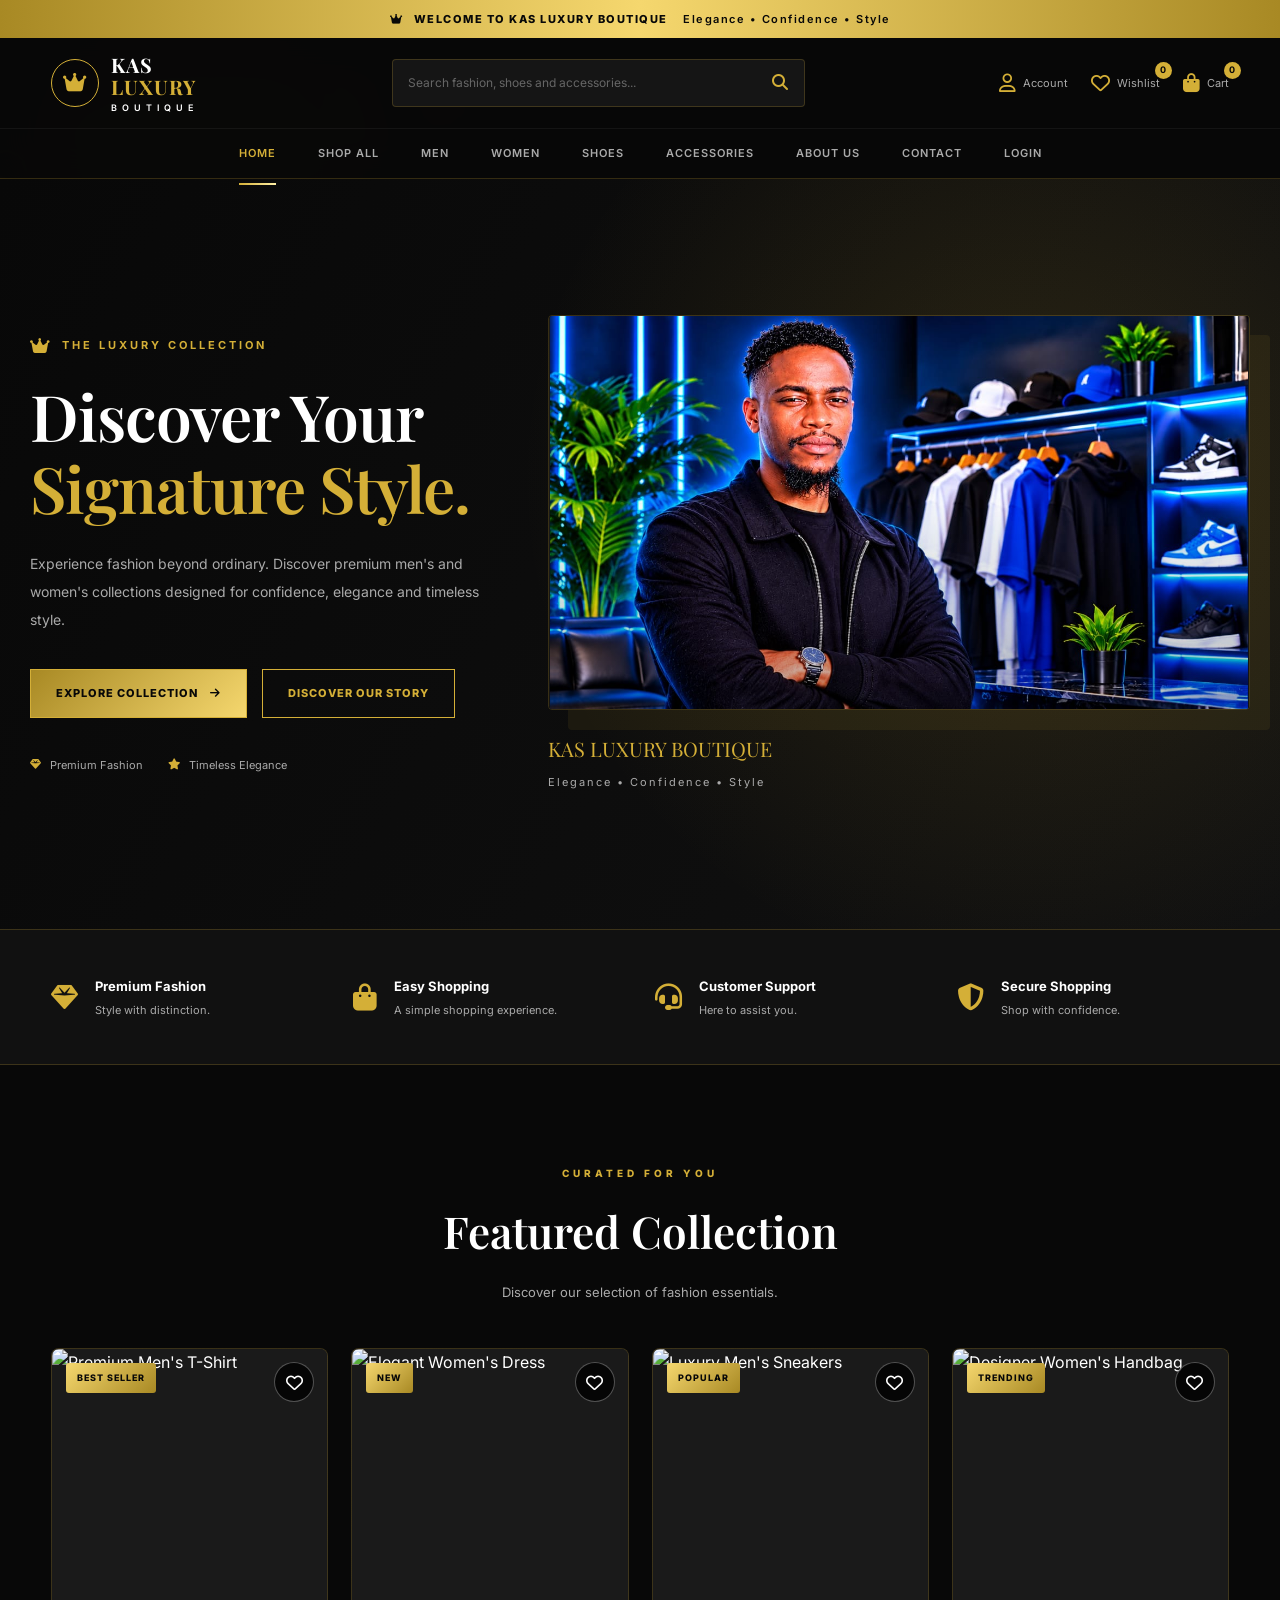
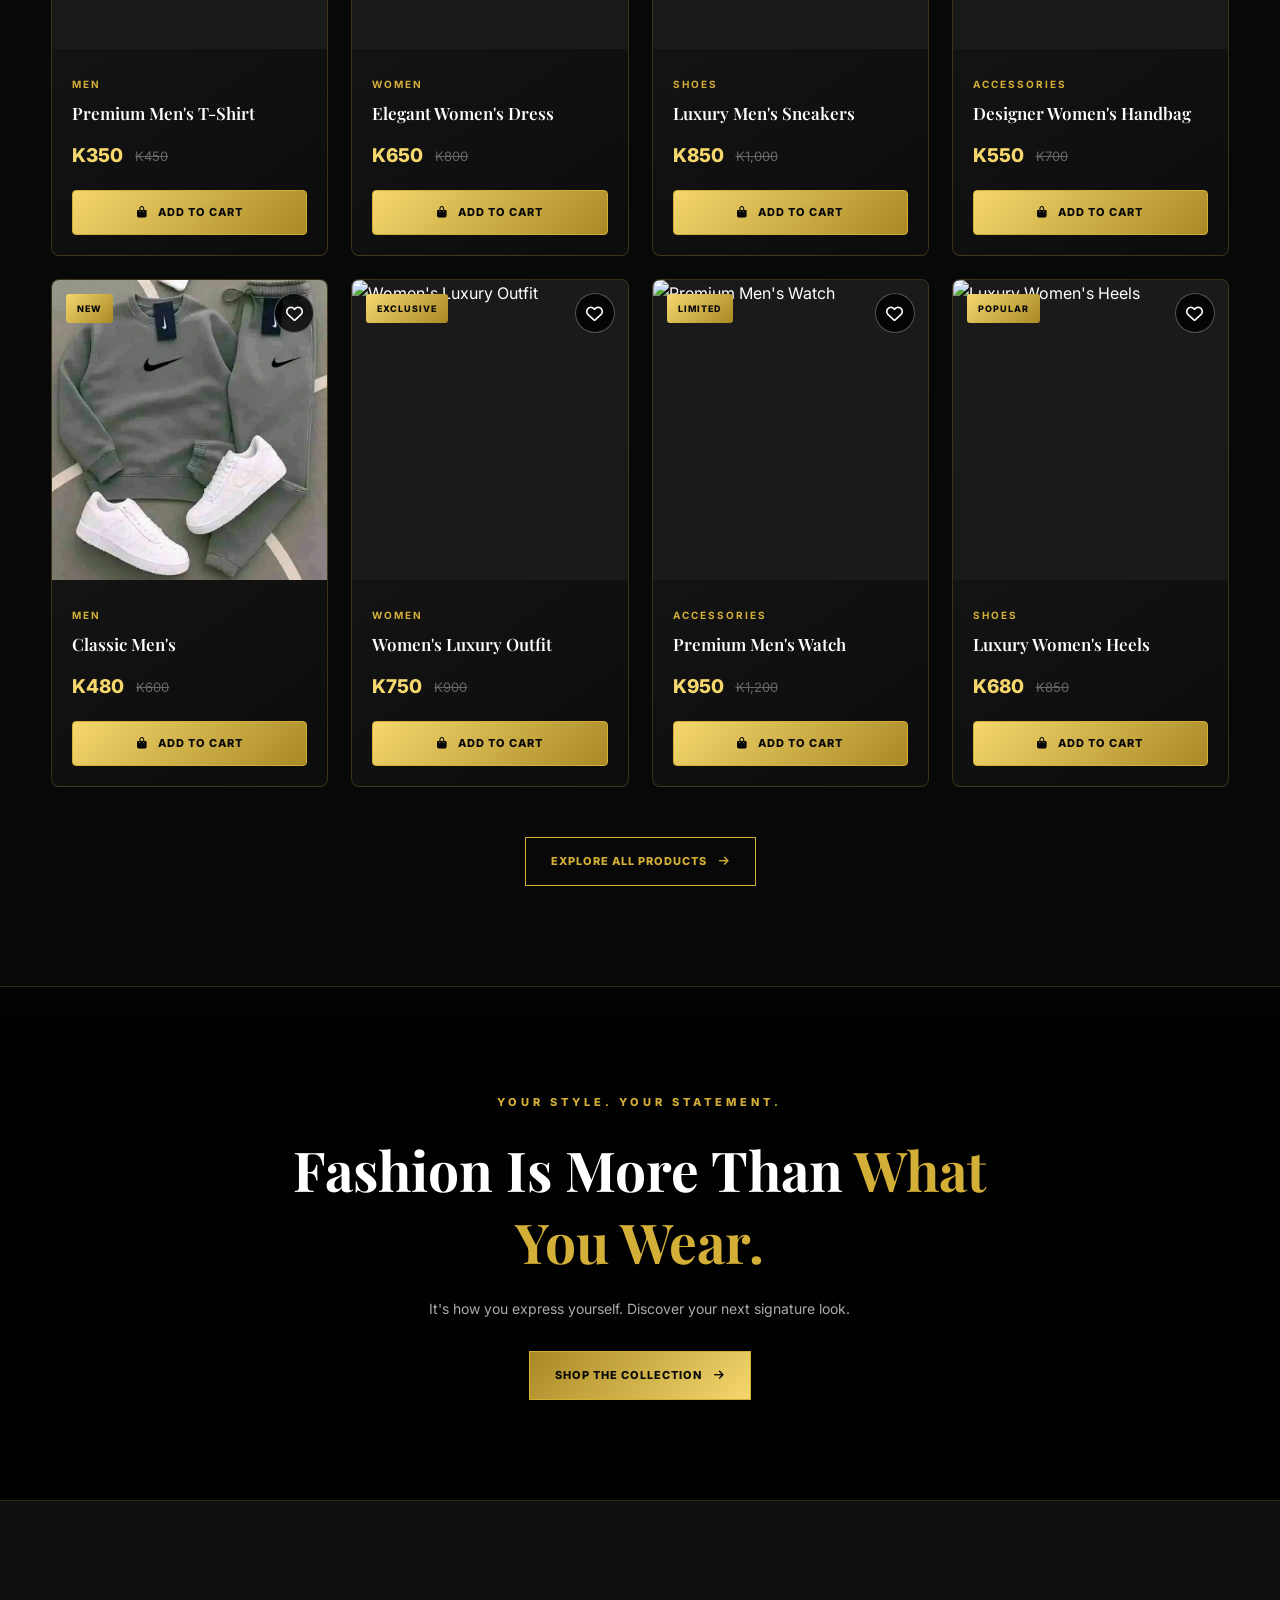
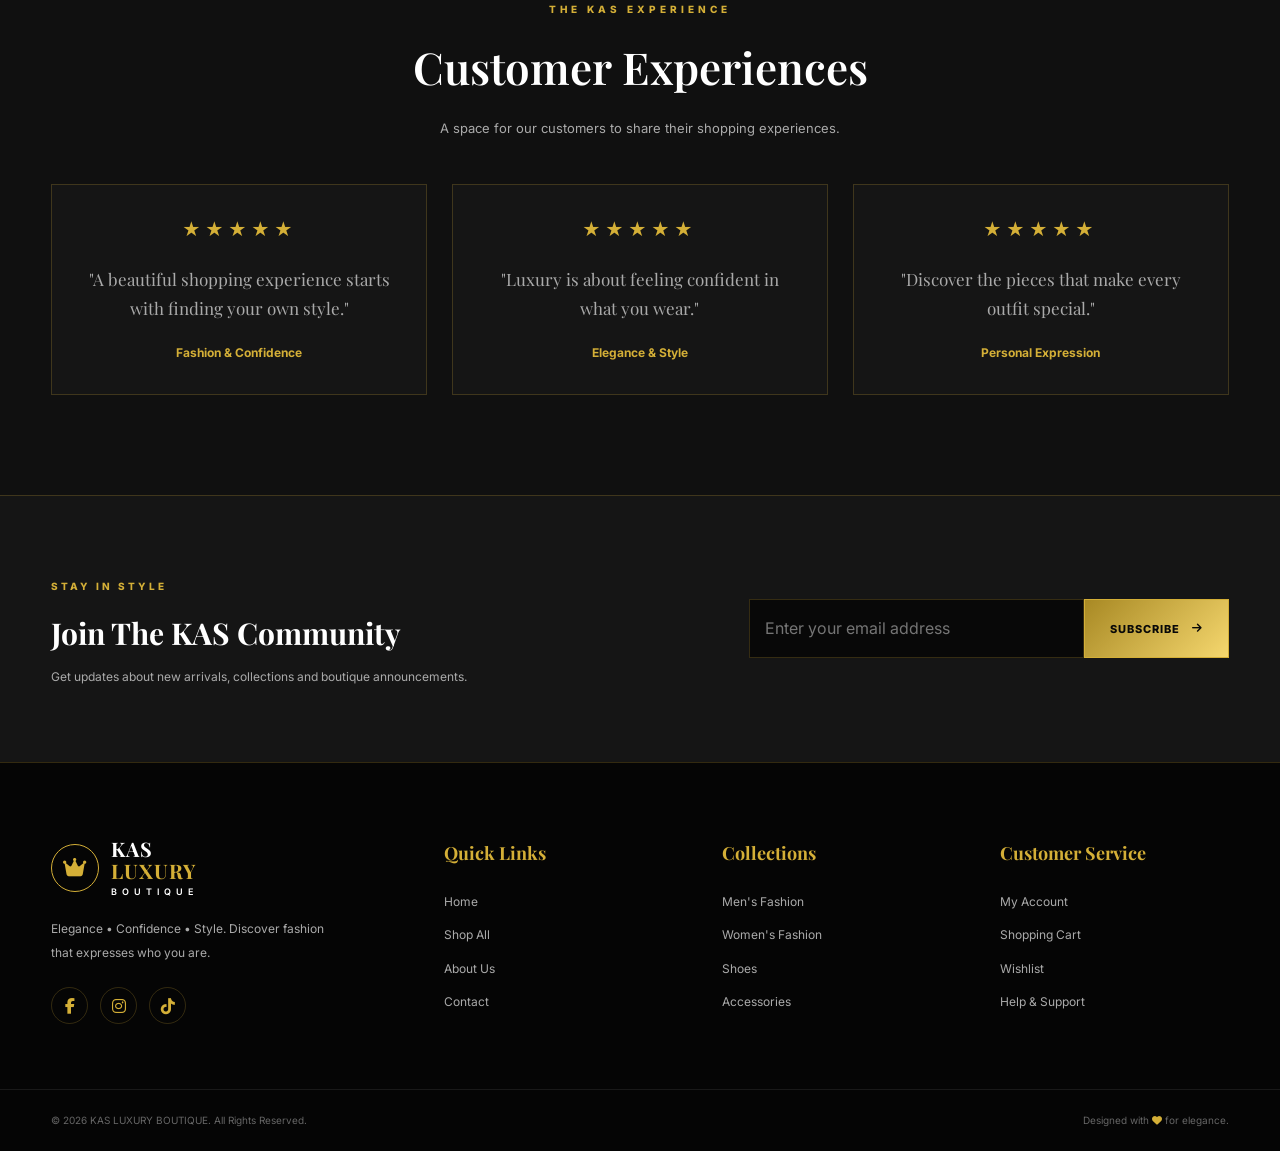
==== commit bd4317c6: "Upgrade luxury boutique hero section" ====
--- a/index.html
+++ b/index.html
@@ -213,8 +213,7 @@
     ====================================== -->
 
     <main>
-
-        <!-- =================================
+<!-- =================================
              HERO SECTION
         ================================== -->
 
@@ -298,140 +297,6 @@
             </div>
 
         </section>
-
-        <!-- =================================
-             CATEGORY SECTION
-        ================================== -->
-
-        <section class="category-section" id="categories">
-
-            <div class="container">
-
-                <div class="section-heading">
-
-                    <span>EXPLORE YOUR STYLE</span>
-
-                    <h2>Shop By Category</h2>
-
-                    <p>
-                        Discover collections made for every style
-                        and every occasion.
-                    </p>
-
-                </div>
-
-                <div class="category-grid">
-
-                    <!-- MEN -->
-
-                    <a href="men.html" class="category-card">
-
-                        <div class="category-image">
-
-                            <img
-                                src="images/card4.jpg.jpeg"
-                                alt="Men's luxury clothing"
-                                loading="lazy">
-
-                        </div>
-
-                        <div class="category-info">
-
-                            <h3>Men's Collection</h3>
-
-                            <span>
-                                Explore Men
-                                <i class="fas fa-arrow-right"></i>
-                            </span>
-
-                        </div>
-
-                    </a>
-
-                    <!-- WOMEN -->
-
-                    <a href="women.html" class="category-card">
-
-                        <div class="category-image">
-
-                            <img
-                                src="images/card7.jpg.jpeg"
-                                alt="Women's fashion collection"
-                                loading="lazy">
-
-                        </div>
-
-                        <div class="category-info">
-
-                            <h3>Women's Collection</h3>
-
-                            <span>
-                                Explore Women
-                                <i class="fas fa-arrow-right"></i>
-                            </span>
-
-                        </div>
-
-                    </a>
-
-                    <!-- SHOES -->
-
-                    <a href="shoes.html" class="category-card">
-
-                        <div class="category-image">
-
-                            <img
-                                src="https://images.unsplash.com/photo-1542291026-7eec264c27ff?w=800&auto=format&fit=crop"
-                                alt="Premium fashion sneakers"
-                                loading="lazy">
-
-                        </div>
-
-                        <div class="category-info">
-
-                            <h3>Luxury Shoes</h3>
-
-                            <span>
-                                Explore Shoes
-                                <i class="fas fa-arrow-right"></i>
-                            </span>
-
-                        </div>
-
-                    </a>
-
-                    <!-- ACCESSORIES -->
-
-                    <a href="accessories.html" class="category-card">
-
-                        <div class="category-image">
-
-                            <img
-                                src="images/card8.jpg.jpeg"
-                                alt="Luxury handbags and accessories"
-                                loading="lazy">
-
-                        </div>
-
-                        <div class="category-info">
-
-                            <h3>Accessories</h3>
-
-                            <span>
-                                Explore Accessories
-                                <i class="fas fa-arrow-right"></i>
-                            </span>
-
-                        </div>
-
-                    </a>
-
-                </div>
-
-            </div>
-
-        </section>
-
         <!-- =================================
              BENEFITS
         ================================== -->
--- a/style.css
+++ b/style.css
@@ -409,10 +409,10 @@
 /* =====================================================
    9. HERO SECTION
 ===================================================== */
-
 .hero-section {
     position: relative;
     min-height: 750px;
+    width: 100%;
 
     display: flex;
     align-items: center;
@@ -434,19 +434,67 @@
 
 .hero-content {
     width: 100%;
-    max-width: 2400px;
+    max-width: 1800px;
 
     margin: 0 auto;
 
     display: grid;
-
-    grid-template-columns: 1fr 1.2fr;
+    grid-template-columns: 0.8fr 1.2fr;
 
     align-items: center;
 
-    gap: 100px;
-
-    padding: 80px 30px;
+    gap: 50px;
+
+    padding: 60px 30px;
+}
+
+/* FULL HERO IMAGE */
+
+.hero-image {
+    width: 100%;
+    height: 650px;
+
+    display: flex;
+    align-items: center;
+    justify-content: center;
+
+    overflow: hidden;
+}
+
+.hero-image img {
+    width: 100%;
+    height: 100%;
+
+    object-fit: contain;
+    object-position: center;
+
+    display: block;
+}
+
+/* MOBILE RESPONSIVENESS */
+
+@media (max-width: 768px) {
+
+    .hero-section {
+        min-height: auto;
+    }
+
+    .hero-content {
+        grid-template-columns: 1fr;
+        gap: 25px;
+        padding: 40px 15px;
+    }
+
+    .hero-image {
+        height: auto;
+        min-height: 250px;
+    }
+
+    .hero-image img {
+        width: 100%;
+        height: auto;
+        object-fit: contain;
+    }
 }
 
 /* HERO TEXT */
@@ -590,17 +638,14 @@
     color: var(--gold);
 }
 
-
-/* =====================================================
-   10. HERO IMAGE - PREMIUM LARGE DISPLAY
+/* =====================================================
+   10. HERO IMAGE - FULL IMAGE DISPLAY
 ===================================================== */
 
 .hero-model {
     position: relative;
-
     width: 100%;
     max-width: 750px;
-
     justify-self: end;
 }
 
@@ -608,20 +653,21 @@
 
 .hero-image-frame {
     position: relative;
-
     width: 100%;
-    height: 680px;
+
+    /* Preserve original 1280 × 720 image ratio */
+    aspect-ratio: 16 / 9;
+    height: auto;
 
     overflow: hidden;
 
     border: 1px solid var(--border);
     border-radius: 4px;
 
-    box-shadow:
-        20px 20px 0 rgba(212, 175, 55, 0.08);
-}
-
-/* IMAGE */
+    box-shadow: 20px 20px 0 rgba(212, 175, 55, 0.08);
+}
+
+/* FULL IMAGE - NO CROPPING */
 
 .hero-image-frame img {
     display: block;
@@ -629,14 +675,16 @@
     width: 100%;
     height: 100%;
 
-    object-fit: cover;
-    object-position: center center;
+    object-fit: contain !important;
+    object-position: center;
 
     transition: transform 0.8s ease;
 }
 
+/* SUBTLE HOVER EFFECT */
+
 .hero-image-frame:hover img {
-    transform: scale(1.05);
+    transform: scale(1.02);
 }
 
 /* IMAGE OVERLAY */
@@ -649,7 +697,7 @@
 
     background: linear-gradient(
         to top,
-        rgba(0, 0, 0, 0.45),
+        rgba(0, 0, 0, 0.25),
         transparent 55%
     );
 
@@ -662,20 +710,17 @@
     display: flex;
     flex-direction: column;
     gap: 7px;
-
     margin-top: 22px;
 }
 
 .hero-image-caption span {
     color: var(--gold);
-
     font-family: var(--font-heading);
     font-size: 20px;
 }
 
 .hero-image-caption small {
     color: var(--grey);
-
     font-size: 11px;
     letter-spacing: 2px;
 }
@@ -683,21 +728,14 @@
 /* TABLET */
 
 @media (max-width: 992px) {
-
     .hero-model {
         max-width: 100%;
     }
-
-    .hero-image-frame {
-        height: 550px;
-    }
-
 }
 
 /* MOBILE */
 
 @media (max-width: 768px) {
-
     .hero-model {
         width: 100%;
         max-width: 100%;
@@ -705,21 +743,19 @@
 
     .hero-image-frame {
         width: 100%;
-        height: 500px;
+        aspect-ratio: 16 / 9;
+        height: auto;
     }
-
 }
 
 /* SMALL MOBILE */
 
 @media (max-width: 480px) {
-
     .hero-image-frame {
-        height: 420px;
+        aspect-ratio: 16 / 9;
+        height: auto;
     }
-
-}
-
+}
 
 
 /* =====================================================
